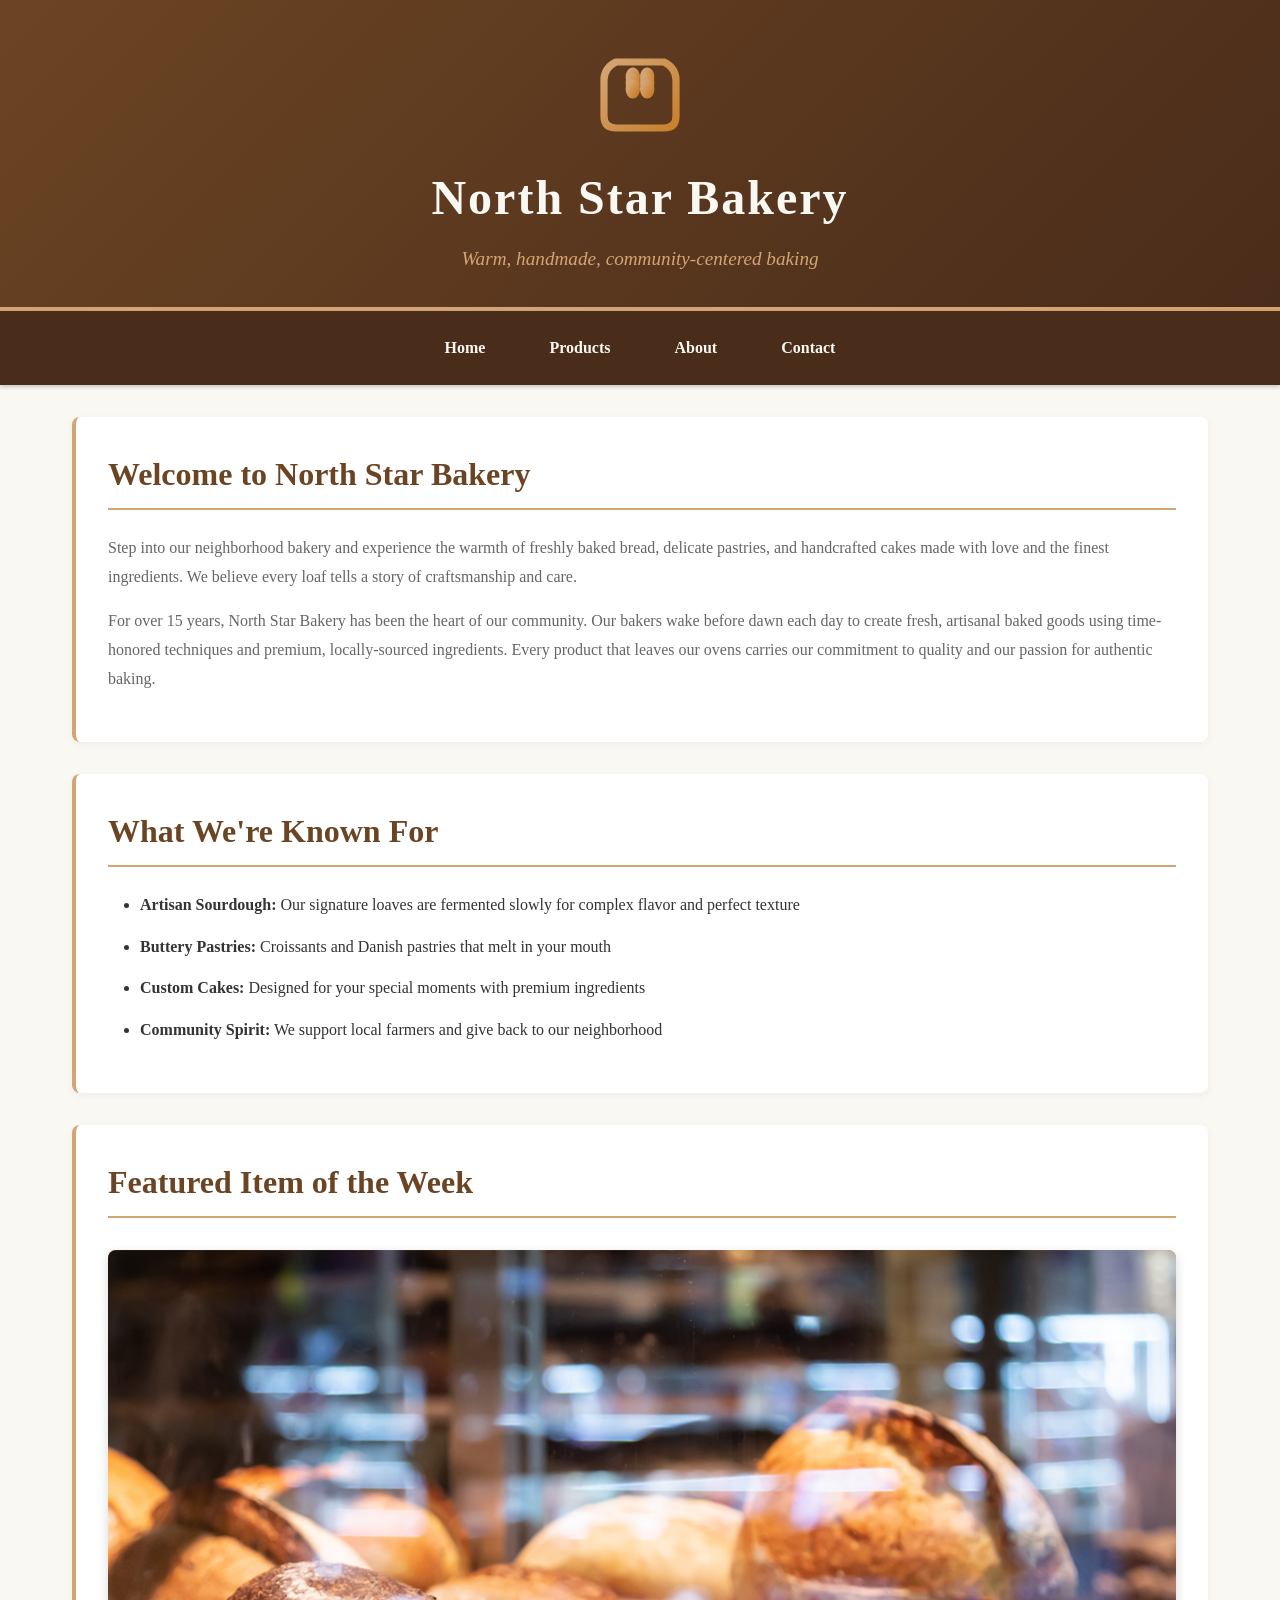
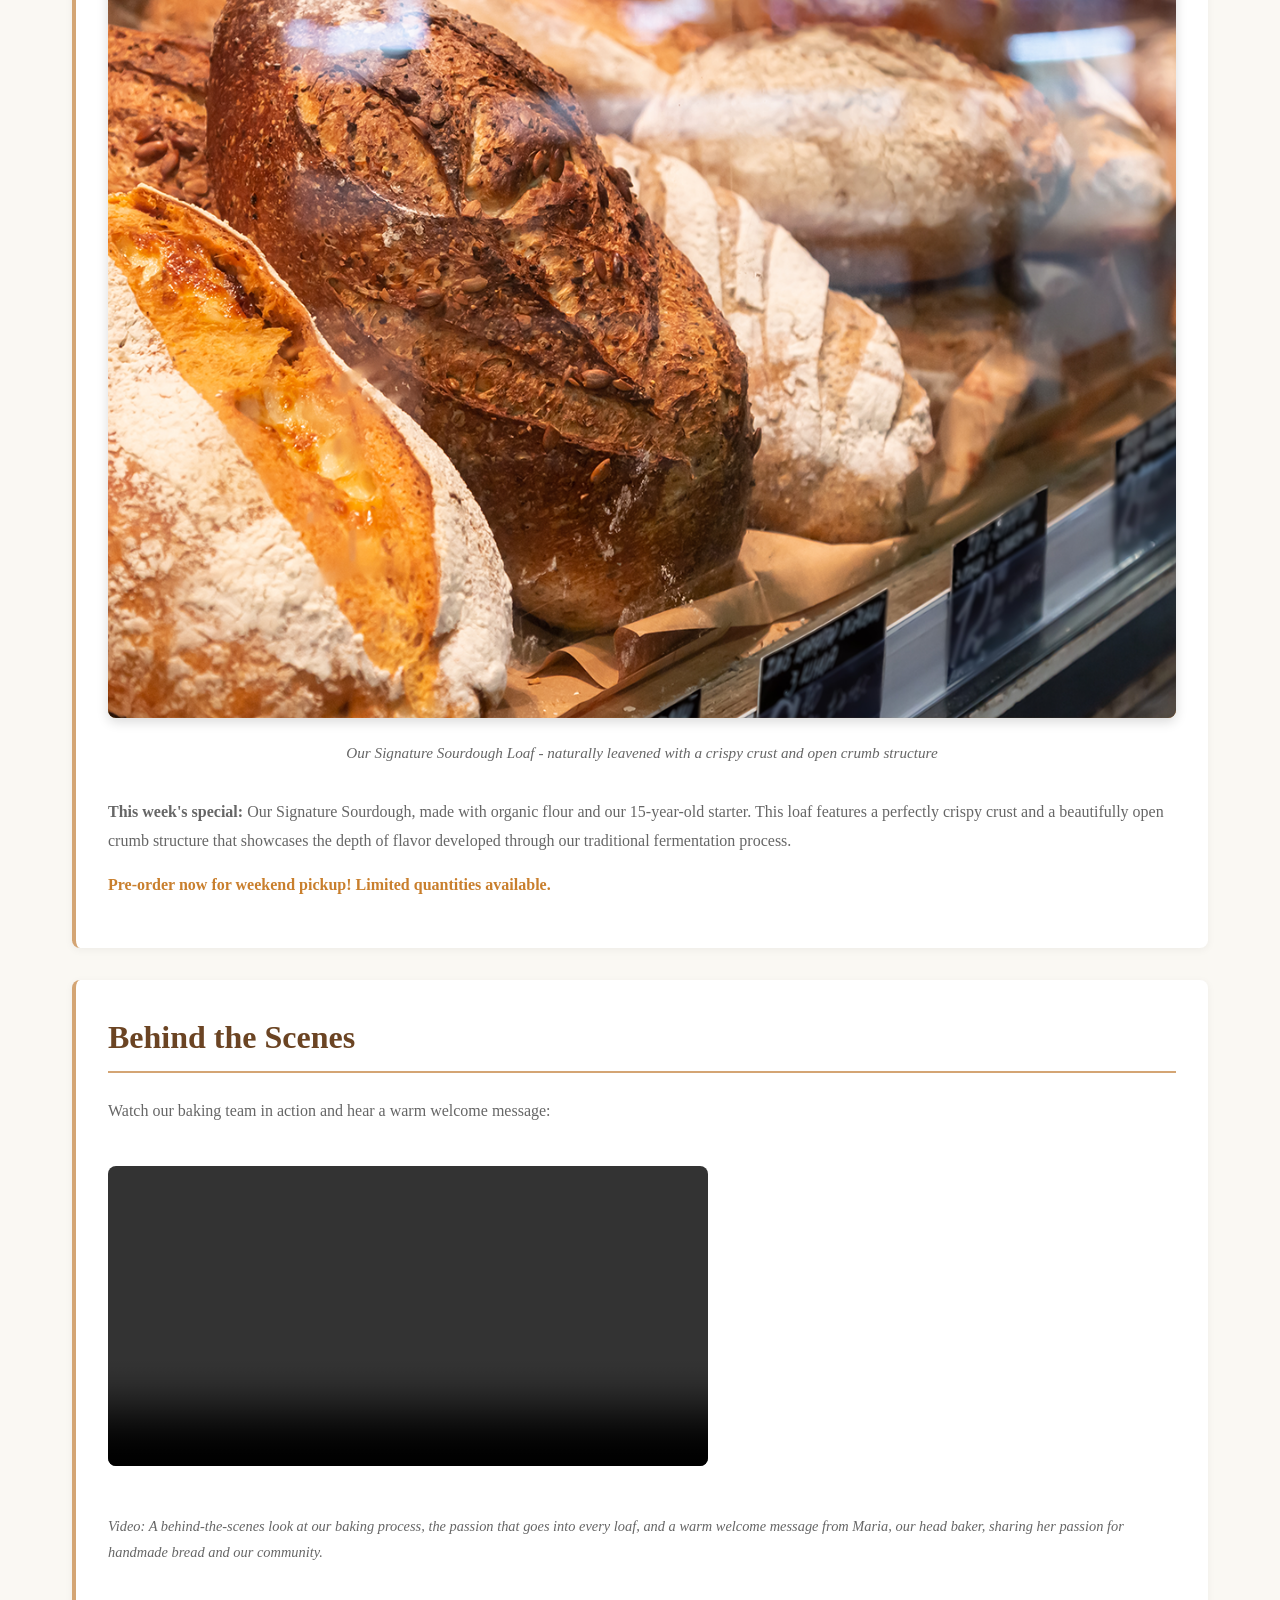
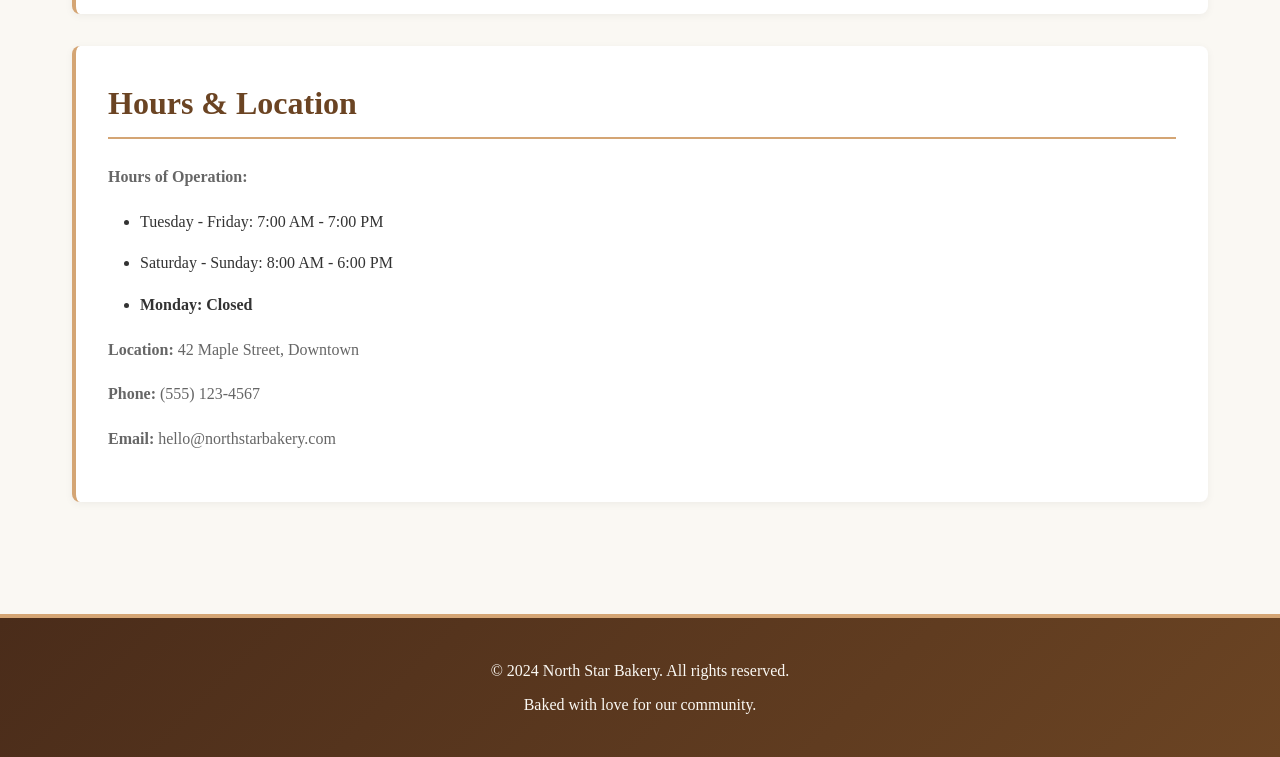
==== index.html @ a70e044b "Remove separate audio tag - embed audio in video file" ====
<!DOCTYPE html>
<html lang="en">
<head>
  <meta charset="UTF-8">
  <meta name="viewport" content="width=device-width, initial-scale=1.0">
  <title>North Star Bakery - Handmade Bread & Pastries</title>
  <link rel="stylesheet" href="styles.css">
</head>
<body>
  <header>
    <svg width="120" height="120" viewBox="0 0 200 200" xmlns="http://www.w3.org/2000/svg">
      <defs>
        <linearGradient id="basketGrad" x1="0%" y1="0%" x2="100%" y2="100%">
          <stop offset="0%" style="stop-color:#d4a574;stop-opacity:1" />
          <stop offset="100%" style="stop-color:#c97f2d;stop-opacity:1" />
        </linearGradient>
      </defs>
      <g fill="none" stroke="url(#basketGrad)" stroke-width="12" stroke-linecap="round" stroke-linejoin="round">
        <path d="M 40 80 Q 40 60 60 50 L 140 50 Q 160 60 160 80 L 160 140 Q 160 160 140 160 L 60 160 Q 40 160 40 140 Z"/>
        <g transform="translate(100, 90)">
          <line x1="0" y1="-20" x2="0" y2="20" stroke="url(#basketGrad)" stroke-width="8"/>
          <ellipse cx="-12" cy="-15" rx="6" ry="10" fill="url(#basketGrad)"/>
          <ellipse cx="12" cy="-15" rx="6" ry="10" fill="url(#basketGrad)"/>
          <ellipse cx="-12" cy="-5" rx="6" ry="10" fill="url(#basketGrad)"/>
          <ellipse cx="12" cy="-5" rx="6" ry="10" fill="url(#basketGrad)"/>
          <ellipse cx="-12" cy="5" rx="6" ry="10" fill="url(#basketGrad)"/>
          <ellipse cx="12" cy="5" rx="6" ry="10" fill="url(#basketGrad)"/>
        </g>
      </g>
    </svg>
    <h1>North Star Bakery</h1>
    <p>Warm, handmade, community-centered baking</p>
  </header>

  <nav>
    <ul>
      <li><a href="index.html">Home</a></li>
      <li><a href="products.html">Products</a></li>
      <li><a href="about.html">About</a></li>
      <li><a href="contact.html">Contact</a></li>
    </ul>
  </nav>

  <main>
    <section>
      <h2>Welcome to North Star Bakery</h2>
      <p>Step into our neighborhood bakery and experience the warmth of freshly baked bread, delicate pastries, and handcrafted cakes made with love and the finest ingredients. We believe every loaf tells a story of craftsmanship and care.</p>
      <p>For over 15 years, North Star Bakery has been the heart of our community. Our bakers wake before dawn each day to create fresh, artisanal baked goods using time-honored techniques and premium, locally-sourced ingredients. Every product that leaves our ovens carries our commitment to quality and our passion for authentic baking.</p>
    </section>

    <section>
      <h2>What We're Known For</h2>
      <ul>
        <li><strong>Artisan Sourdough:</strong> Our signature loaves are fermented slowly for complex flavor and perfect texture</li>
        <li><strong>Buttery Pastries:</strong> Croissants and Danish pastries that melt in your mouth</li>
        <li><strong>Custom Cakes:</strong> Designed for your special moments with premium ingredients</li>
        <li><strong>Community Spirit:</strong> We support local farmers and give back to our neighborhood</li>
      </ul>
    </section>

    <section>
      <h2>Featured Item of the Week</h2>
      <figure>
        <img src="images/bakery-bread_c.png" alt="North Star Signature Sourdough - a rustic brown loaf with flour dusting and scoring details" style="width: 100%; max-width: 100%; border-radius: 8px;">
        <figcaption>Our Signature Sourdough Loaf - naturally leavened with a crispy crust and open crumb structure</figcaption>
      </figure>
      <p><strong>This week's special:</strong> Our Signature Sourdough, made with organic flour and our 15-year-old starter. This loaf features a perfectly crispy crust and a beautifully open crumb structure that showcases the depth of flavor developed through our traditional fermentation process.</p>
      <p style="color: var(--accent-orange); font-weight: bold; margin-top: 1rem;">Pre-order now for weekend pickup! Limited quantities available.</p>
    </section>

    <section>
      <h2>Behind the Scenes</h2>
      <p>Watch our baking team in action and hear a warm welcome message:</p>
      <video controls style="width: 100%; max-width: 600px; margin: 1.5rem 0; border-radius: 8px;">
        <source src="media/bakery-behind-scenes_c.mp4" type="video/mp4">
        Your browser does not support the video element. Video not available.
      </video>
      <p style="margin-top: 1rem; font-size: 0.9rem; color: var(--text-light);"><em>Video: A behind-the-scenes look at our baking process, the passion that goes into every loaf, and a warm welcome message from Maria, our head baker, sharing her passion for handmade bread and our community.</em></p>
    </section>

    <section>
      <h2>Hours & Location</h2>
      <p><strong>Hours of Operation:</strong></p>
      <ul>
        <li>Tuesday - Friday: 7:00 AM - 7:00 PM</li>
        <li>Saturday - Sunday: 8:00 AM - 6:00 PM</li>
        <li><strong>Monday: Closed</strong></li>
      </ul>
      <p style="margin-top: 1rem;"><strong>Location:</strong> 42 Maple Street, Downtown</p>
      <p><strong>Phone:</strong> (555) 123-4567</p>
      <p><strong>Email:</strong> hello@northstarbakery.com</p>
    </section>
  </main>

  <footer>
    <p>&copy; 2024 North Star Bakery. All rights reserved.</p>
    <p>Baked with love for our community.</p>
  </footer>
</body>
</html>
---- styles.css ----
:root {
  --primary-brown: #6b4423;
  --dark-brown: #4a2c1a;
  --light-tan: #d4a574;
  --cream: #faf8f3;
  --text-dark: #333333;
  --text-light: #666666;
  --border-color: #e0d5c7;
  --accent-orange: #c97f2d;
}

* {
  margin: 0;
  padding: 0;
  box-sizing: border-box;
}

html {
  scroll-behavior: smooth;
}

body {
  font-family: 'Georgia', 'Garamond', serif;
  line-height: 1.6;
  color: var(--text-dark);
  background-color: var(--cream);
}

header {
  background: linear-gradient(135deg, var(--primary-brown) 0%, var(--dark-brown) 100%);
  color: var(--cream);
  padding: 2rem;
  text-align: center;
  border-bottom: 4px solid var(--light-tan);
  box-shadow: 0 4px 6px rgba(0, 0, 0, 0.1);
}

header img {
  max-width: 120px;
  height: auto;
  margin-bottom: 1rem;
}

header h1 {
  font-size: 3rem;
  font-weight: bold;
  margin-bottom: 0.5rem;
  letter-spacing: 2px;
}

header p {
  font-size: 1.2rem;
  font-style: italic;
  color: var(--light-tan);
}

nav {
  background-color: var(--dark-brown);
  padding: 1rem;
  position: sticky;
  top: 0;
  z-index: 100;
  box-shadow: 0 2px 4px rgba(0, 0, 0, 0.2);
}

nav ul {
  list-style: none;
  display: flex;
  justify-content: center;
  gap: 2rem;
  flex-wrap: wrap;
  max-width: 1200px;
  margin: 0 auto;
}

nav a {
  color: var(--cream);
  text-decoration: none;
  font-weight: bold;
  font-size: 1rem;
  padding: 0.5rem 1rem;
  border-radius: 4px;
  transition: all 0.3s ease;
  display: block;
}

nav a:hover {
  background-color: var(--light-tan);
  color: var(--dark-brown);
  transform: translateY(-2px);
}

nav a:active {
  transform: translateY(0);
}

main {
  max-width: 1200px;
  margin: 0 auto;
  padding: 2rem;
}

section {
  background-color: white;
  margin-bottom: 2rem;
  padding: 2rem;
  border-radius: 8px;
  border-left: 4px solid var(--light-tan);
  box-shadow: 0 2px 8px rgba(0, 0, 0, 0.05);
}

section h2 {
  color: var(--primary-brown);
  font-size: 2rem;
  margin-bottom: 1.5rem;
  border-bottom: 2px solid var(--light-tan);
  padding-bottom: 0.5rem;
}

section h3 {
  color: var(--accent-orange);
  font-size: 1.3rem;
  margin-top: 1.5rem;
  margin-bottom: 0.5rem;
}

section p {
  color: var(--text-light);
  margin-bottom: 1rem;
  line-height: 1.8;
}

section ul, section ol {
  margin-left: 2rem;
  margin-bottom: 1rem;
}

section li {
  margin-bottom: 0.8rem;
  line-height: 1.8;
  color: var(--text-dark);
}

article {
  margin-bottom: 2rem;
  padding-bottom: 2rem;
  border-bottom: 1px solid var(--border-color);
}

article:last-child {
  border-bottom: none;
}

figure {
  margin: 2rem 0;
  text-align: center;
}

figure img {
  max-width: 100%;
  height: auto;
  border-radius: 8px;
  box-shadow: 0 4px 12px rgba(0, 0, 0, 0.15);
  margin-bottom: 1rem;
  background: linear-gradient(135deg, #d4a574, #c97f2d);
  min-height: 300px;
  object-fit: cover;
}

figcaption {
  color: var(--text-light);
  font-style: italic;
  font-size: 0.95rem;
  padding: 0 1rem;
}

picture img {
  max-width: 100%;
  height: auto;
  border-radius: 8px;
  box-shadow: 0 4px 12px rgba(0, 0, 0, 0.15);
  background: linear-gradient(135deg, #8b7355, #6b5344);
  min-height: 400px;
  width: 100%;
  object-fit: cover;
}

audio {
  width: 100%;
  max-width: 500px;
  margin: 1.5rem 0;
  border-radius: 4px;
  display: block;
}

form {
  background-color: #f9f6f0;
  padding: 2rem;
  border-radius: 8px;
  border: 2px solid var(--border-color);
}

fieldset {
  border: none;
  padding: 0;
}

legend {
  color: var(--primary-brown);
  font-size: 1.5rem;
  font-weight: bold;
  margin-bottom: 1.5rem;
  padding: 0;
}

form div {
  margin-bottom: 1.5rem;
  display: flex;
  flex-direction: column;
}

label {
  color: var(--primary-brown);
  font-weight: bold;
  margin-bottom: 0.5rem;
  font-size: 0.95rem;
}

input[type="text"],
input[type="email"],
input[type="tel"],
input[type="date"],
select,
textarea {
  padding: 0.75rem;
  border: 2px solid var(--border-color);
  border-radius: 4px;
  font-family: 'Segoe UI', Tahoma, Geneva, Verdana, sans-serif;
  font-size: 1rem;
  transition: border-color 0.3s ease, box-shadow 0.3s ease;
  background-color: white;
}

input[type="text"]:focus,
input[type="email"]:focus,
input[type="tel"]:focus,
input[type="date"]:focus,
select:focus,
textarea:focus {
  outline: none;
  border-color: var(--accent-orange);
  box-shadow: 0 0 0 3px rgba(201, 127, 45, 0.1);
}

textarea {
  resize: vertical;
  min-height: 100px;
  font-family: 'Georgia', serif;
}

input[type="checkbox"] {
  width: 18px;
  height: 18px;
  margin-right: 0.75rem;
  cursor: pointer;
  accent-color: var(--accent-orange);
}

form div:has(input[type="checkbox"]) {
  flex-direction: row;
  align-items: flex-start;
  gap: 0.5rem;
}

form div:has(input[type="checkbox"]) label {
  margin-bottom: 0;
  font-weight: normal;
  margin-top: 2px;
}

button {
  background-color: var(--primary-brown);
  color: var(--cream);
  padding: 0.75rem 2rem;
  border: none;
  border-radius: 4px;
  font-size: 1rem;
  font-weight: bold;
  cursor: pointer;
  transition: all 0.3s ease;
  margin-right: 1rem;
  margin-top: 1rem;
}

button:hover {
  background-color: var(--accent-orange);
  transform: translateY(-2px);
  box-shadow: 0 4px 8px rgba(0, 0, 0, 0.2);
}

button:active {
  transform: translateY(0);
}

button[type="reset"] {
  background-color: var(--text-light);
}

button[type="reset"]:hover {
  background-color: var(--text-dark);
}

footer {
  background: linear-gradient(135deg, var(--dark-brown) 0%, var(--primary-brown) 100%);
  color: var(--cream);
  text-align: center;
  padding: 2rem;
  margin-top: 3rem;
  border-top: 4px solid var(--light-tan);
}

footer p {
  margin: 0.5rem 0;
  color: var(--cream);
}

/* Product Grid */
.product-grid {
  display: grid;
  grid-template-columns: repeat(auto-fit, minmax(250px, 1fr));
  gap: 2rem;
  margin-top: 2rem;
}

.product-card {
  background: #f9f6f0;
  padding: 1.5rem;
  border-radius: 8px;
  border: 2px solid var(--border-color);
  transition: transform 0.3s ease, box-shadow 0.3s ease;
}

.product-card:hover {
  transform: translateY(-4px);
  box-shadow: 0 6px 16px rgba(0, 0, 0, 0.1);
}

/* Responsive Design */
@media (max-width: 768px) {
  header h1 {
    font-size: 2rem;
  }

  header p {
    font-size: 1rem;
  }

  nav ul {
    gap: 0.5rem;
  }

  nav a {
    font-size: 0.9rem;
    padding: 0.4rem 0.8rem;
  }

  main {
    padding: 1rem;
  }

  section {
    padding: 1.5rem;
  }

  section h2 {
    font-size: 1.5rem;
  }

  section h3 {
    font-size: 1.1rem;
  }
}

@media (max-width: 480px) {
  header {
    padding: 1rem;
  }

  header h1 {
    font-size: 1.5rem;
    letter-spacing: 1px;
  }

  header p {
    font-size: 0.9rem;
  }

  nav ul {
    flex-direction: column;
    gap: 0.25rem;
  }

  nav a {
    display: block;
    text-align: center;
    padding: 0.5rem;
  }

  main {
    padding: 0.75rem;
  }

  section {
    padding: 1rem;
    margin-bottom: 1rem;
  }

  section h2 {
    font-size: 1.3rem;
  }

  form {
    padding: 1.5rem 1rem;
  }

  button {
    width: 100%;
    margin-right: 0;
    margin-bottom: 0.5rem;
  }

  figure img {
    min-height: 200px;
  }
}
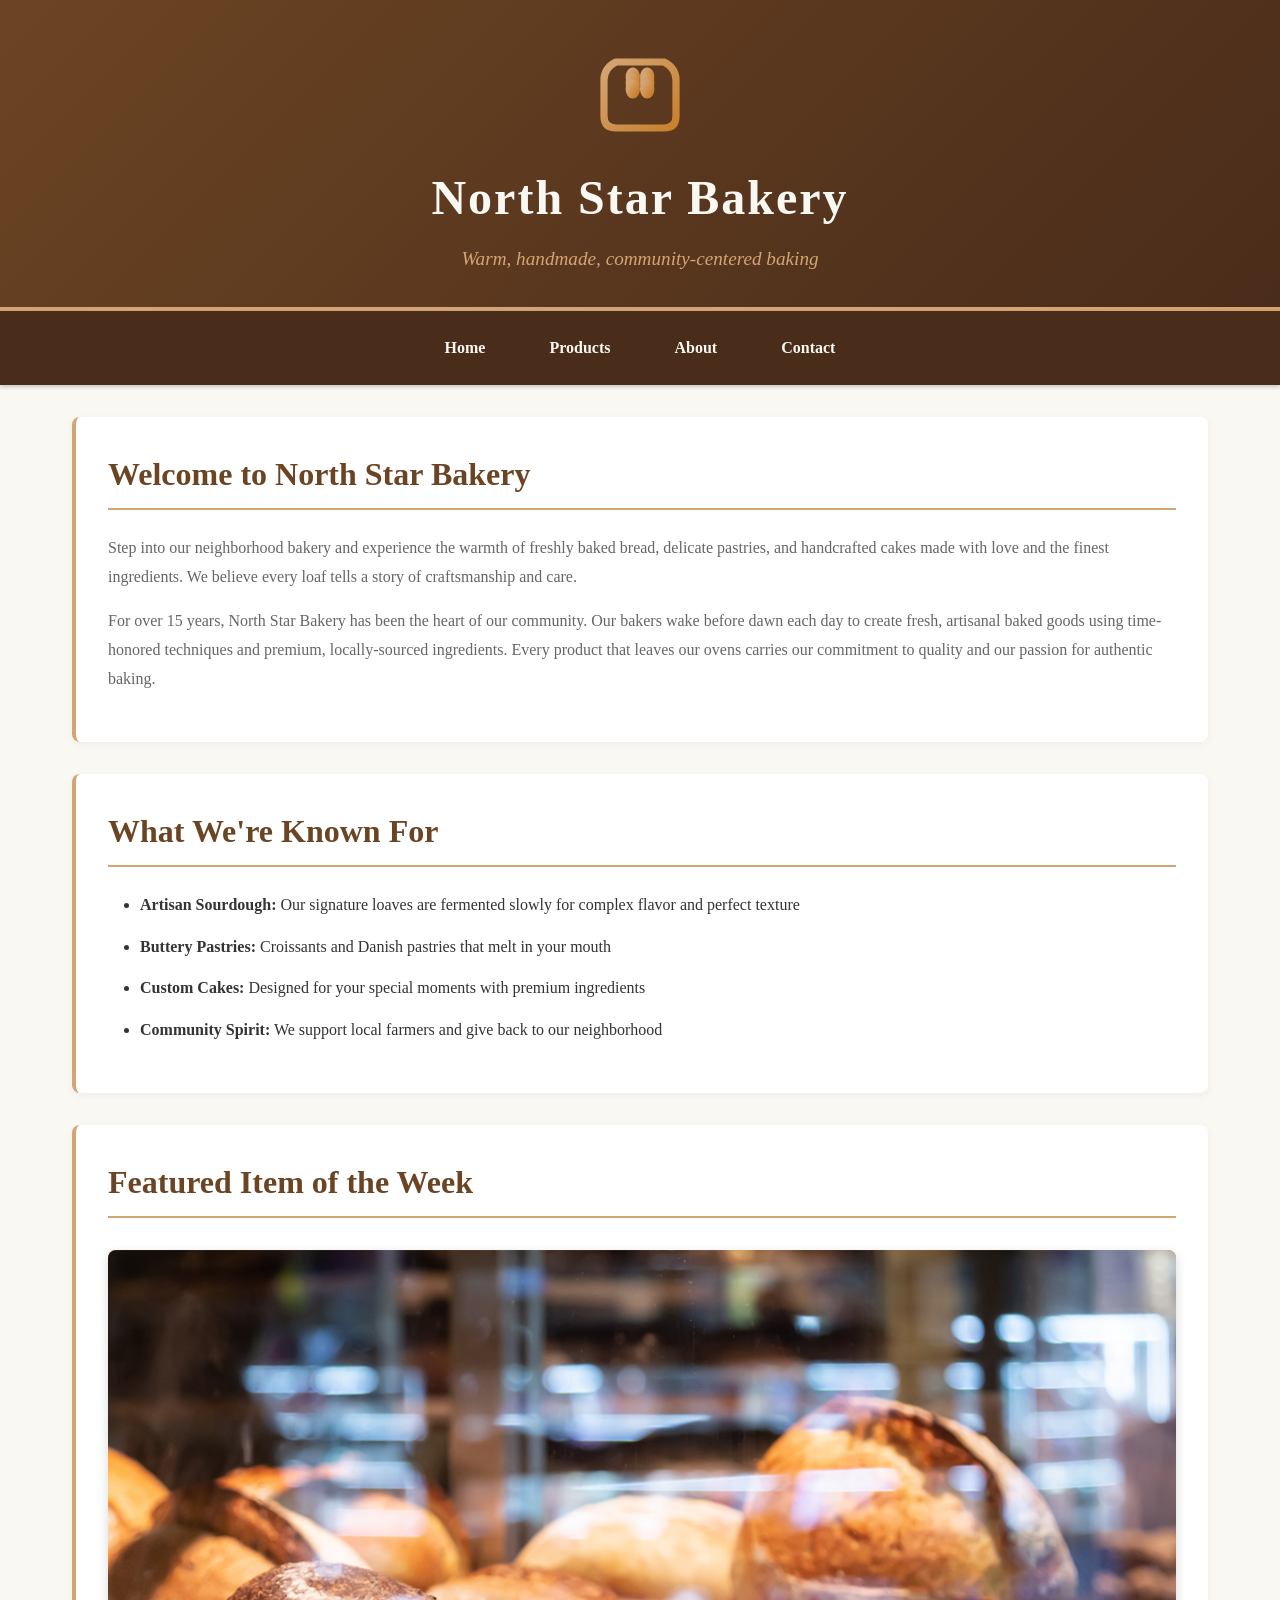
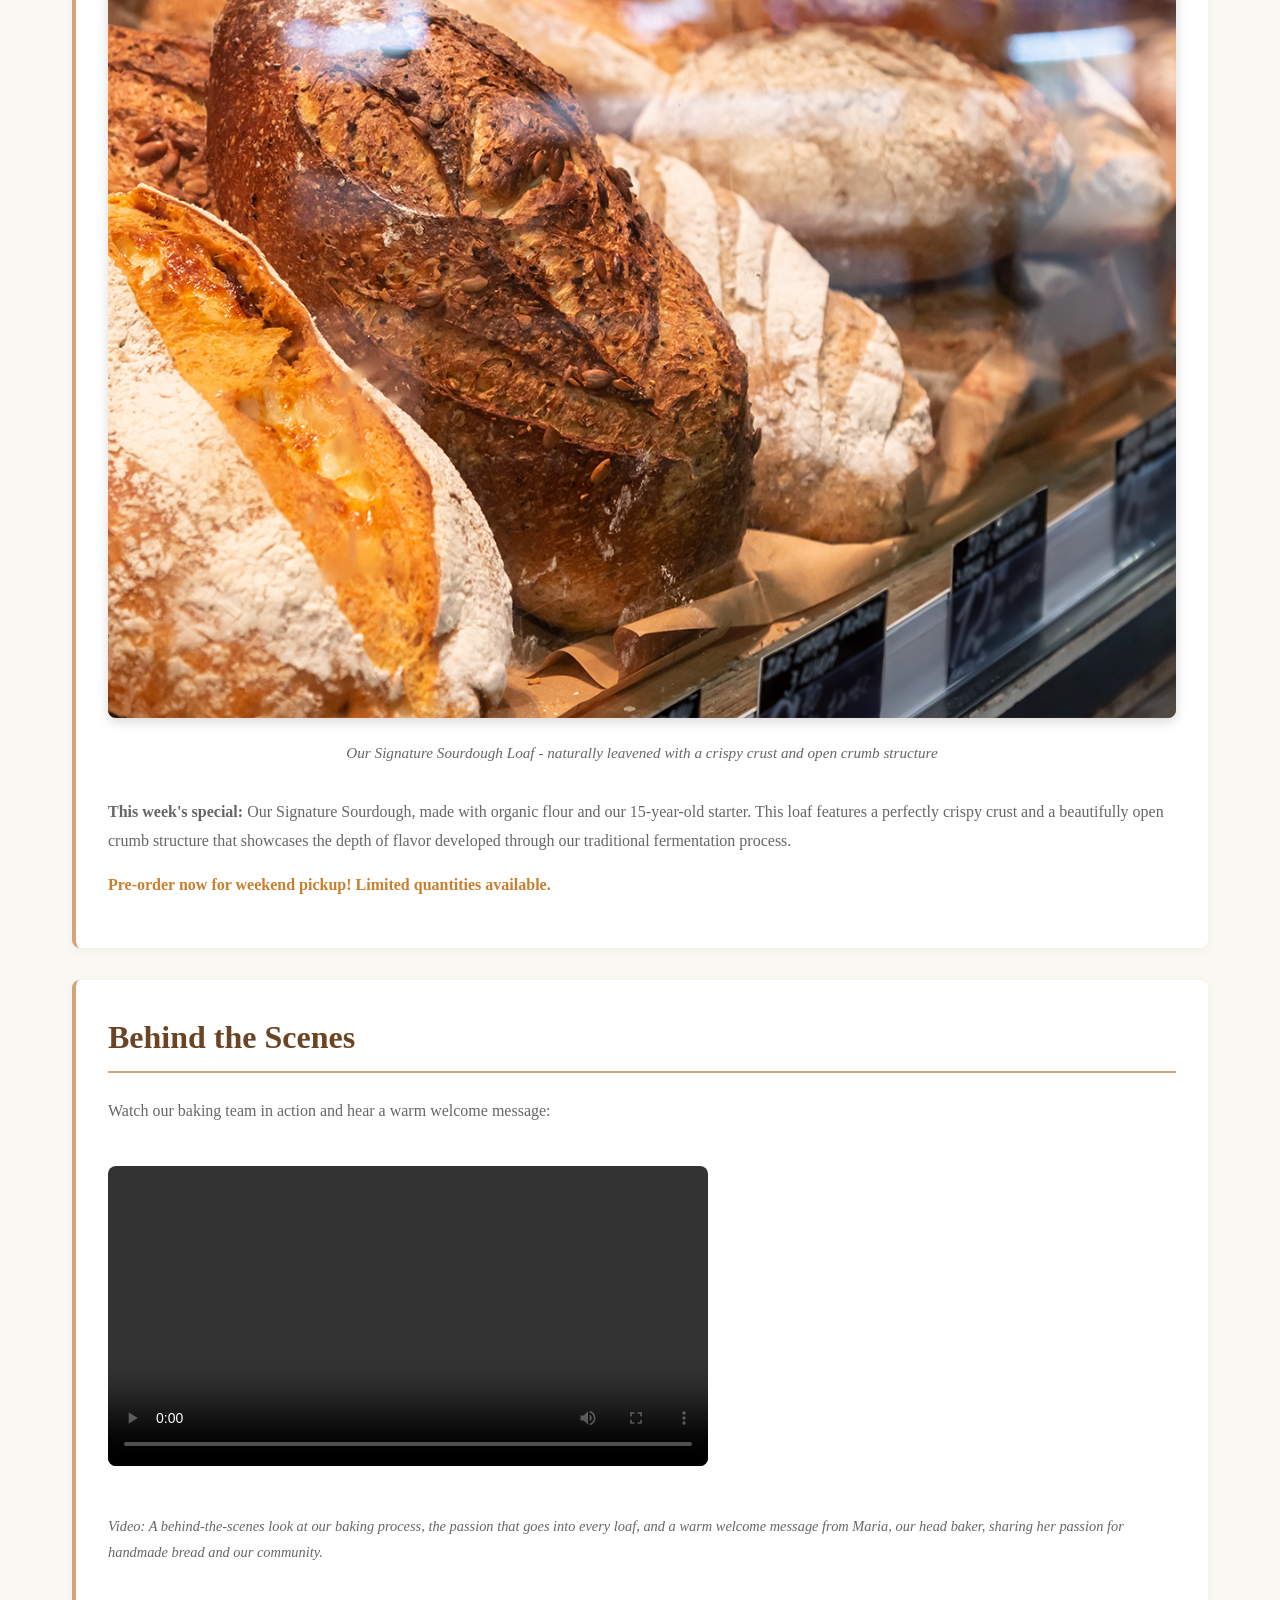
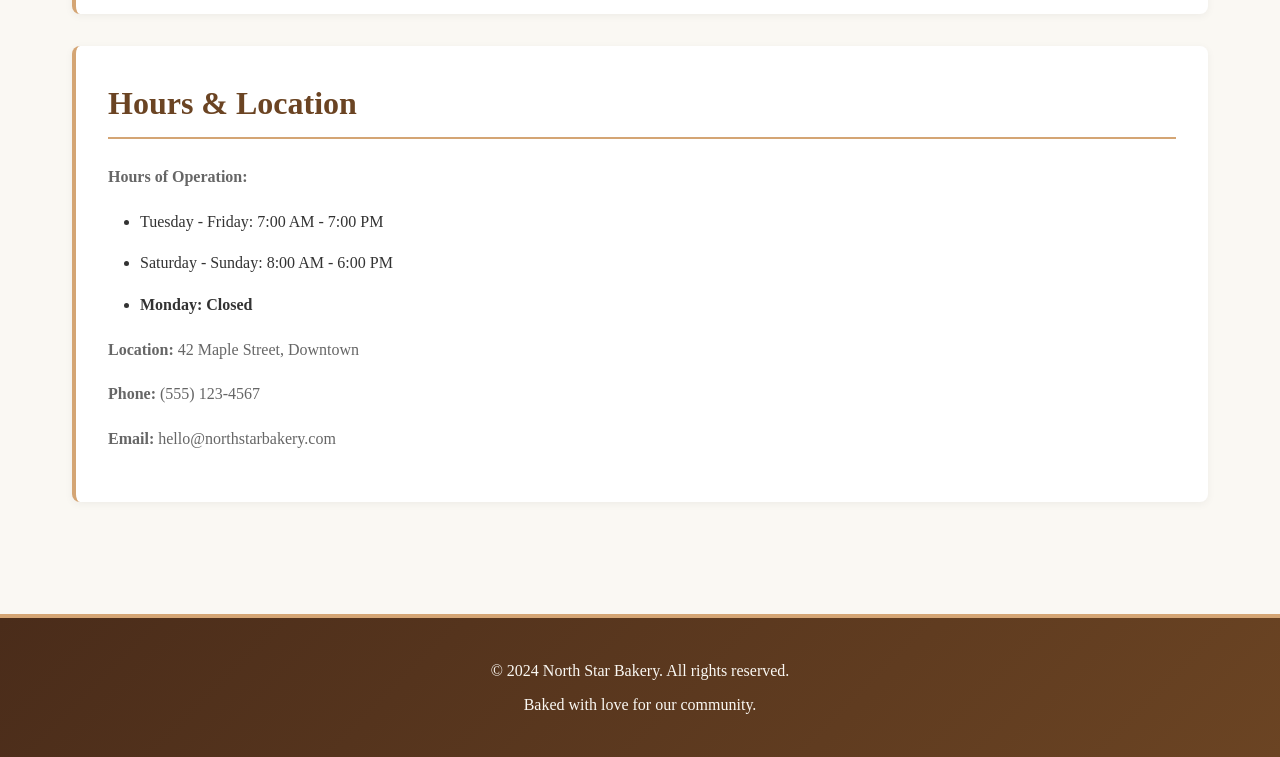
==== commit 7bad241f: "Update video source to renamed file with embedded audio" ====
--- a/index.html
+++ b/index.html
@@ -72,7 +72,7 @@
       <h2>Behind the Scenes</h2>
       <p>Watch our baking team in action and hear a warm welcome message:</p>
       <video controls style="width: 100%; max-width: 600px; margin: 1.5rem 0; border-radius: 8px;">
-        <source src="media/bakery-behind-scenes_c.mp4" type="video/mp4">
+        <source src="media/bakery-behind-scenes-audio_c.mp4" type="video/mp4">
         Your browser does not support the video element. Video not available.
       </video>
       <p style="margin-top: 1rem; font-size: 0.9rem; color: var(--text-light);"><em>Video: A behind-the-scenes look at our baking process, the passion that goes into every loaf, and a warm welcome message from Maria, our head baker, sharing her passion for handmade bread and our community.</em></p>
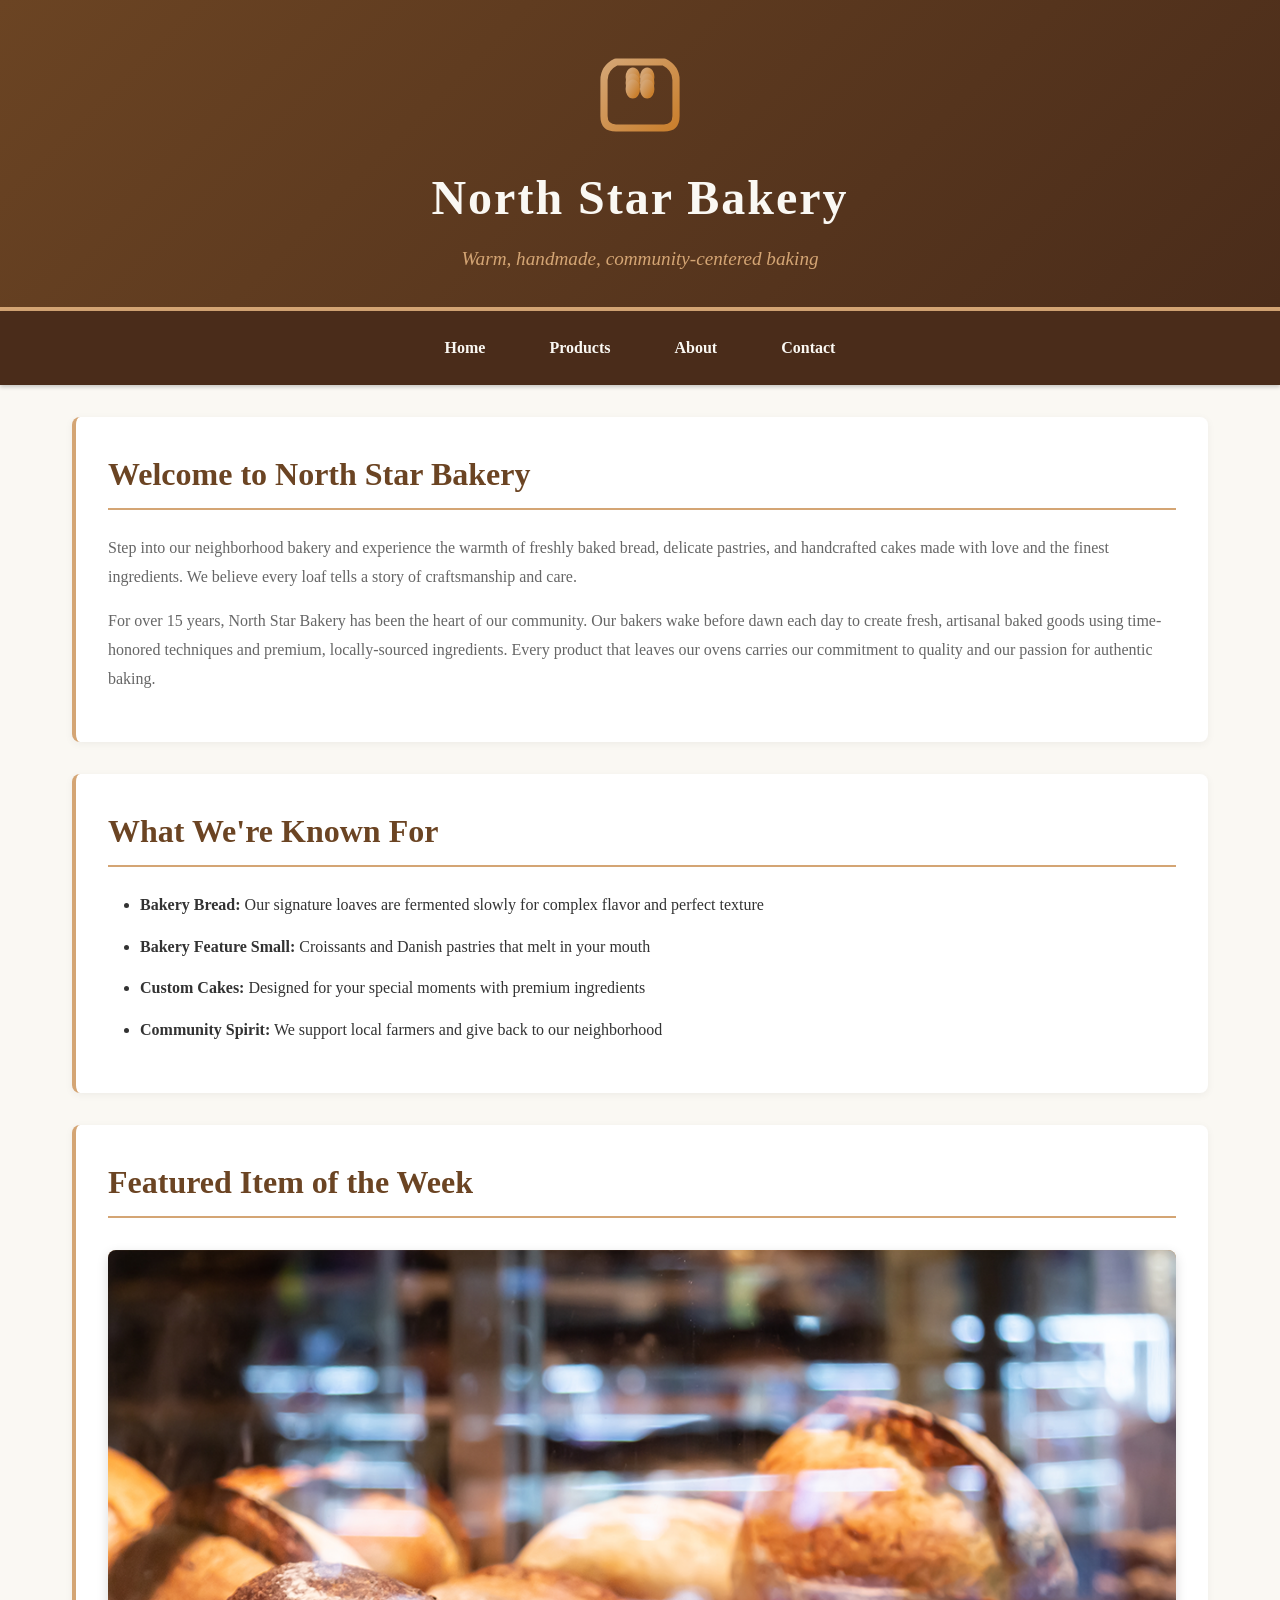
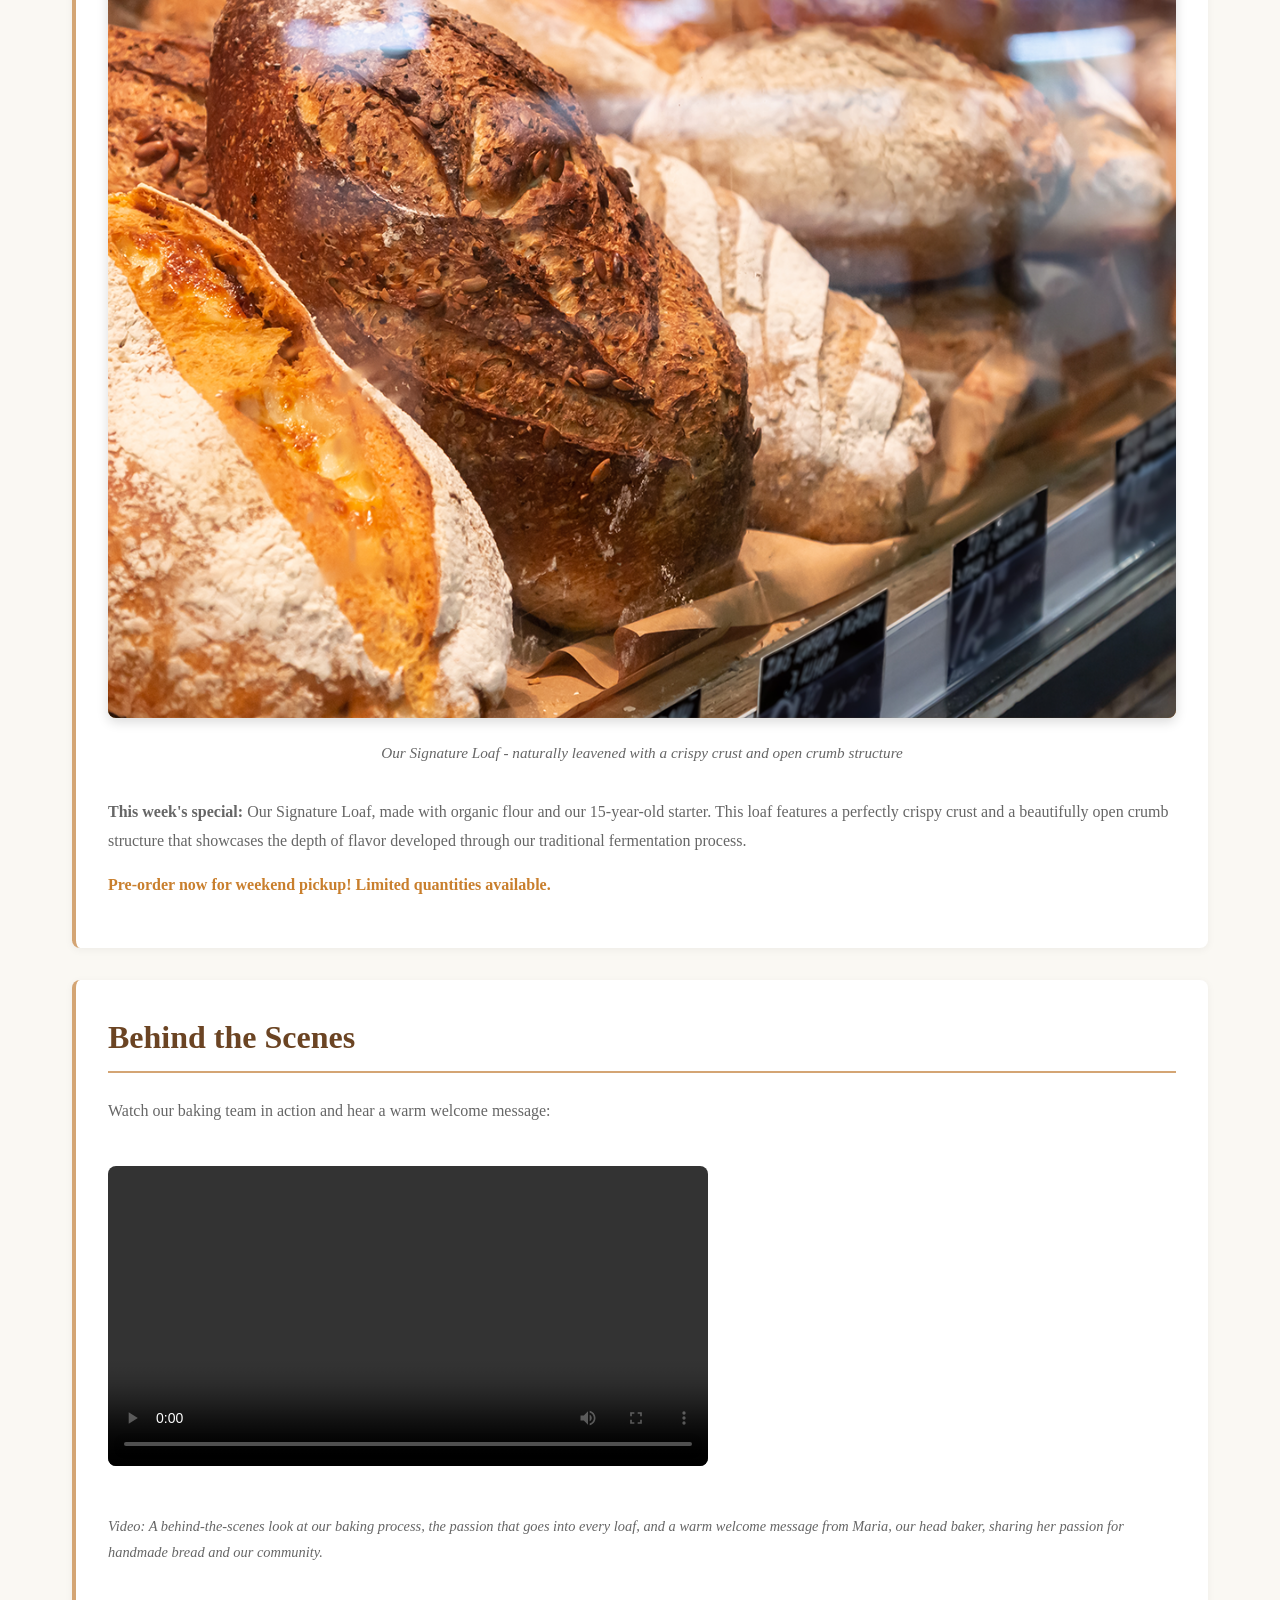
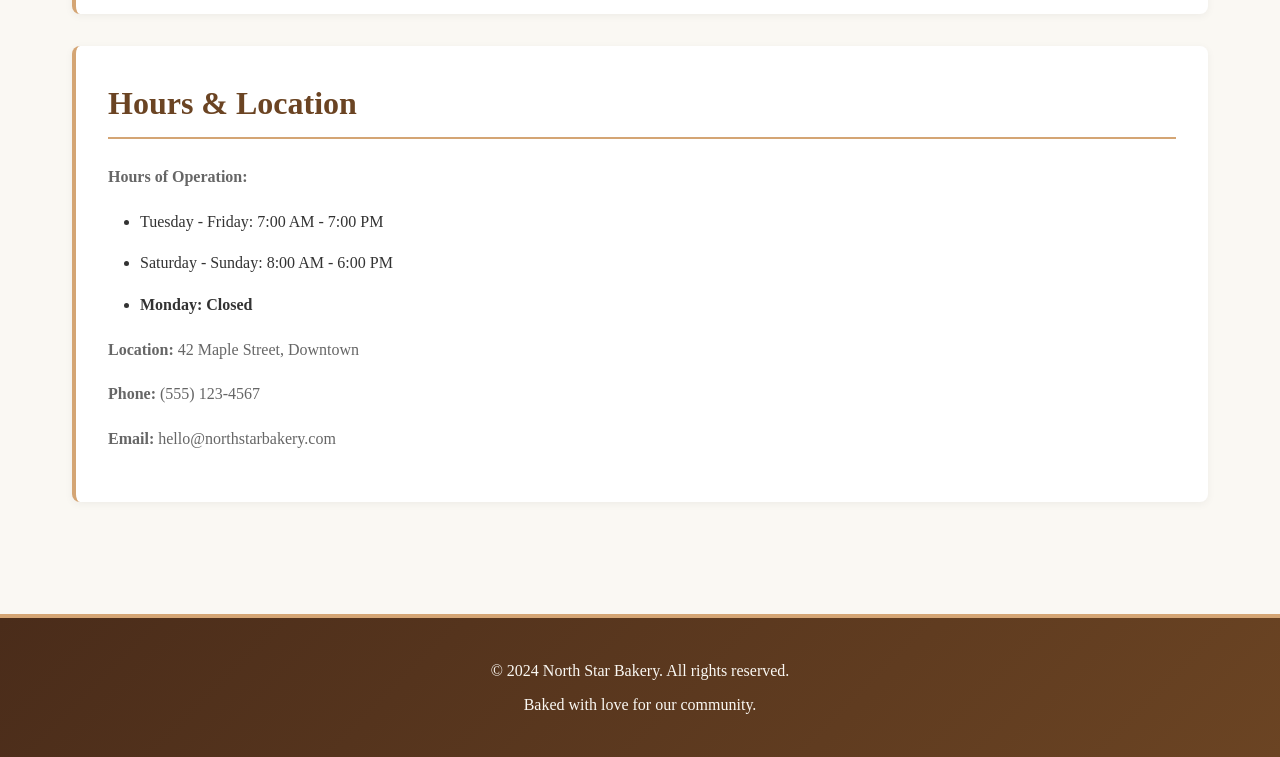
==== commit 93fd1925: "Update product naming and featured loaf wording to match bakery terminology" ====
--- a/index.html
+++ b/index.html
@@ -51,8 +51,8 @@
     <section>
       <h2>What We're Known For</h2>
       <ul>
-        <li><strong>Artisan Sourdough:</strong> Our signature loaves are fermented slowly for complex flavor and perfect texture</li>
-        <li><strong>Buttery Pastries:</strong> Croissants and Danish pastries that melt in your mouth</li>
+        <li><strong>Bakery Bread:</strong> Our signature loaves are fermented slowly for complex flavor and perfect texture</li>
+        <li><strong>Bakery Feature Small:</strong> Croissants and Danish pastries that melt in your mouth</li>
         <li><strong>Custom Cakes:</strong> Designed for your special moments with premium ingredients</li>
         <li><strong>Community Spirit:</strong> We support local farmers and give back to our neighborhood</li>
       </ul>
@@ -61,10 +61,10 @@
     <section>
       <h2>Featured Item of the Week</h2>
       <figure>
-        <img src="images/bakery-bread_c.png" alt="North Star Signature Sourdough - a rustic brown loaf with flour dusting and scoring details" style="width: 100%; max-width: 100%; border-radius: 8px;">
-        <figcaption>Our Signature Sourdough Loaf - naturally leavened with a crispy crust and open crumb structure</figcaption>
+        <img src="images/bakery-bread_c.png" alt="North Star Signature Loaf - a rustic brown loaf with flour dusting and scoring details" style="width: 100%; max-width: 100%; border-radius: 8px;">
+        <figcaption>Our Signature Loaf - naturally leavened with a crispy crust and open crumb structure</figcaption>
       </figure>
-      <p><strong>This week's special:</strong> Our Signature Sourdough, made with organic flour and our 15-year-old starter. This loaf features a perfectly crispy crust and a beautifully open crumb structure that showcases the depth of flavor developed through our traditional fermentation process.</p>
+      <p><strong>This week's special:</strong> Our Signature Loaf, made with organic flour and our 15-year-old starter. This loaf features a perfectly crispy crust and a beautifully open crumb structure that showcases the depth of flavor developed through our traditional fermentation process.</p>
       <p style="color: var(--accent-orange); font-weight: bold; margin-top: 1rem;">Pre-order now for weekend pickup! Limited quantities available.</p>
     </section>
 
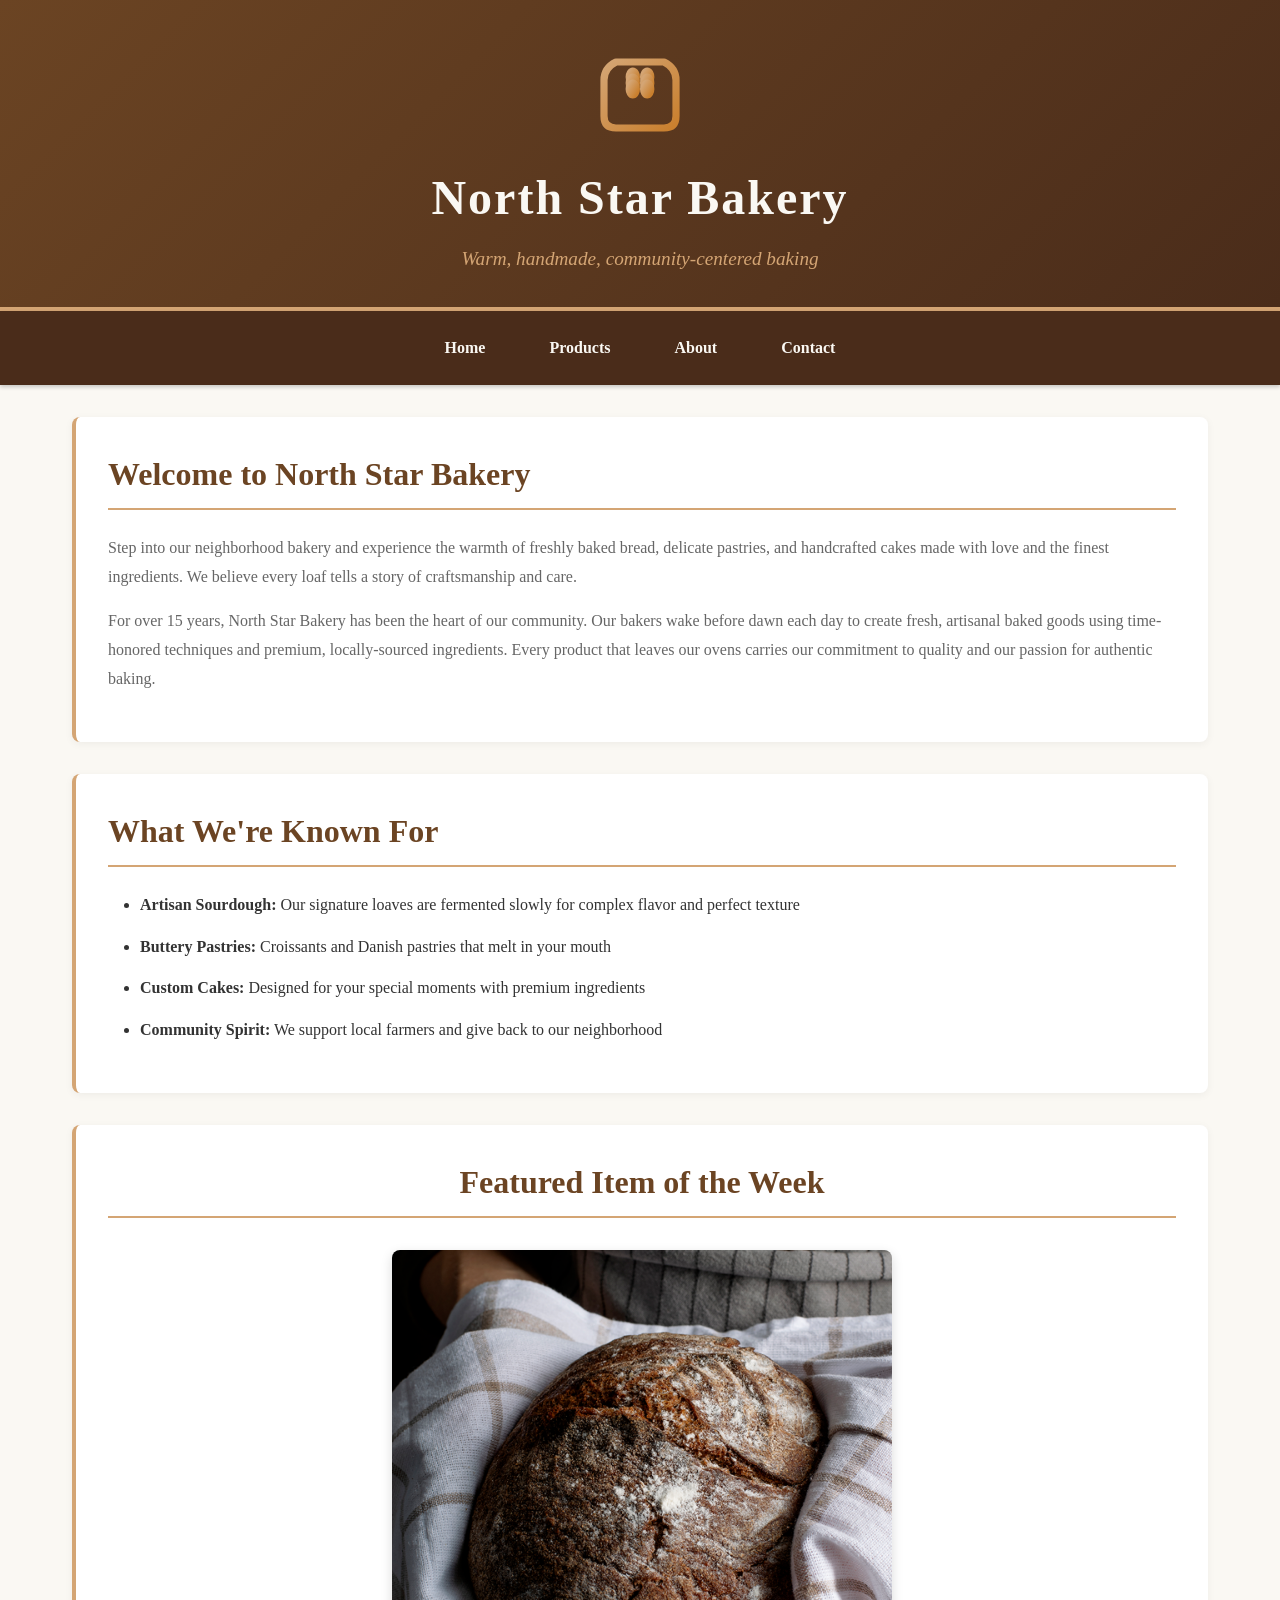
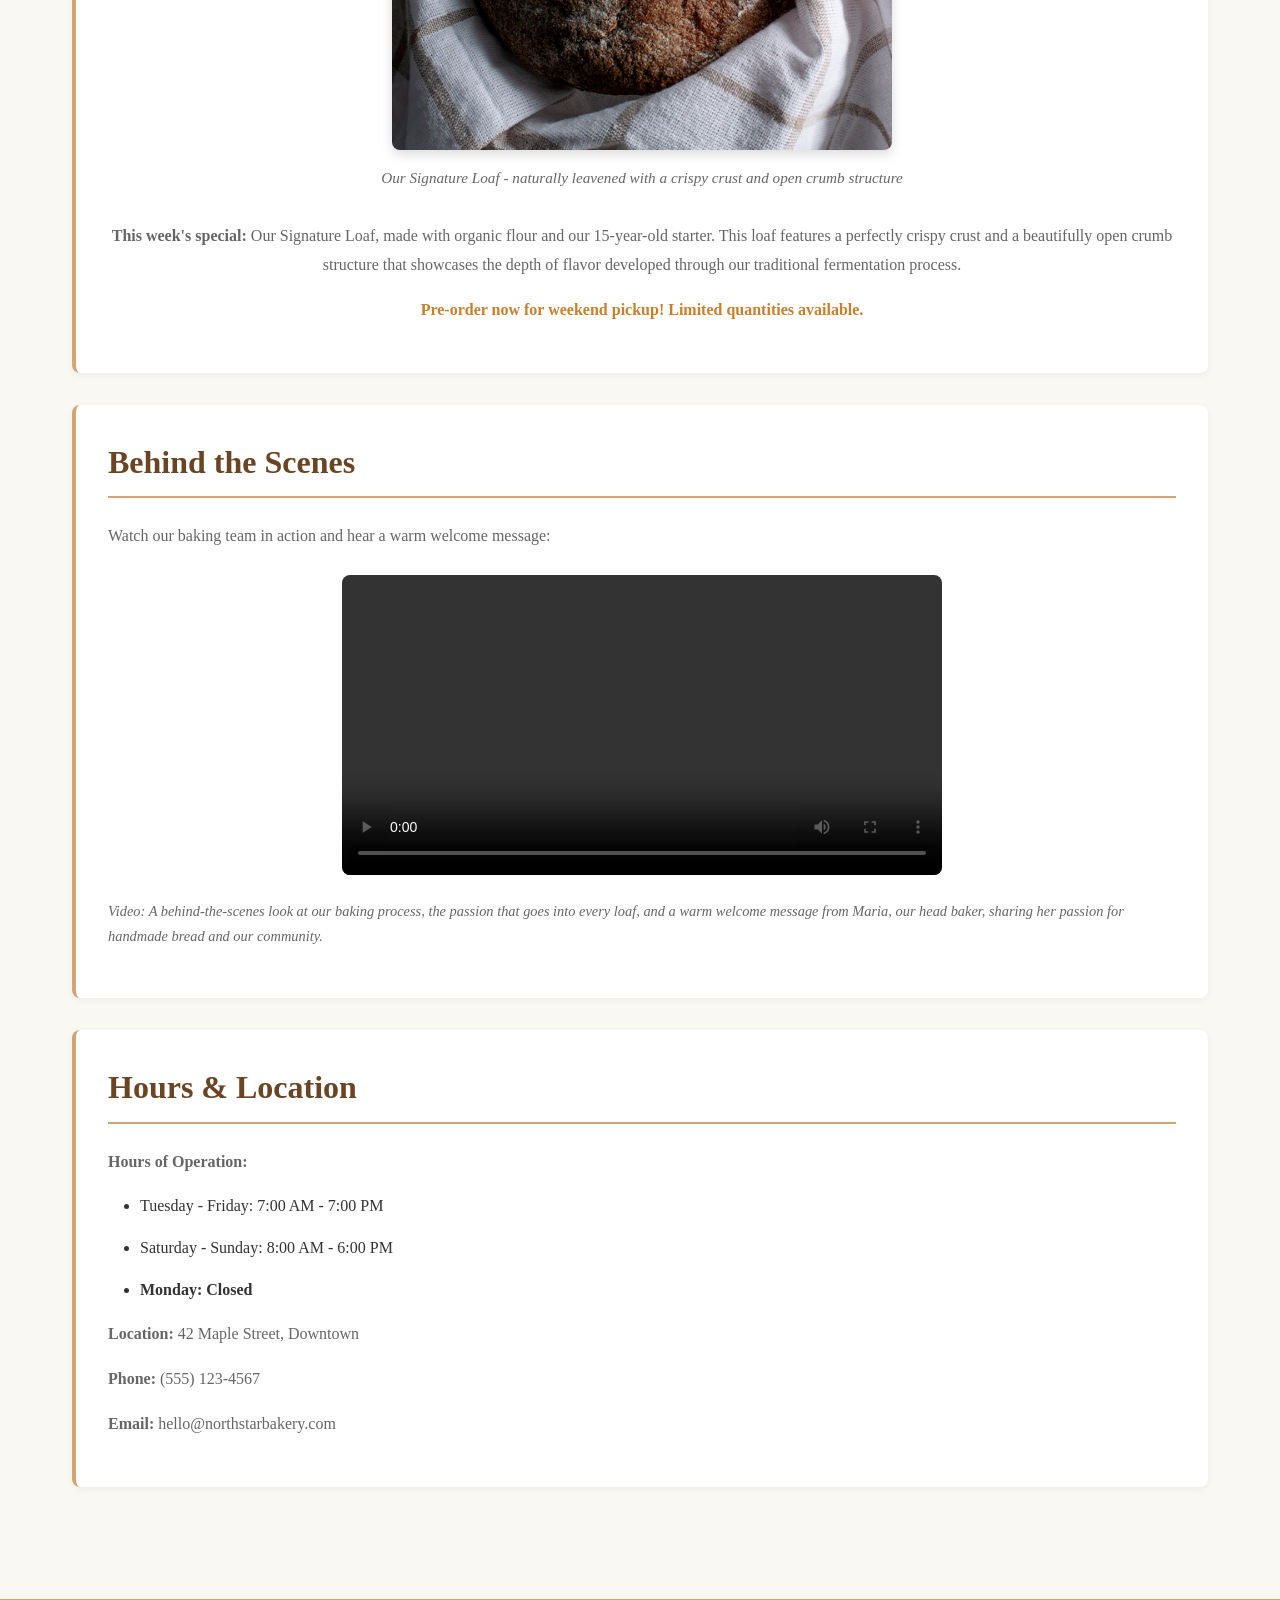
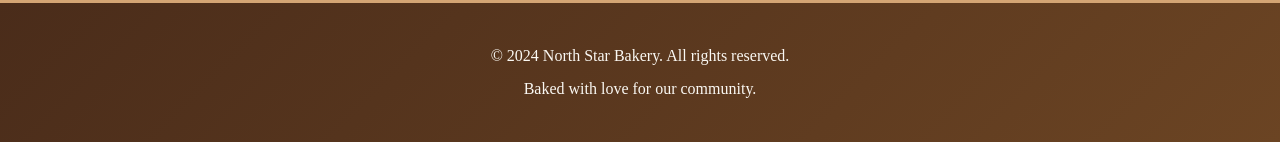
==== commit 2c486888: "Update featured item to signature loaf and center section images" ====
--- a/index.html
+++ b/index.html
@@ -51,17 +51,17 @@
     <section>
       <h2>What We're Known For</h2>
       <ul>
-        <li><strong>Bakery Bread:</strong> Our signature loaves are fermented slowly for complex flavor and perfect texture</li>
-        <li><strong>Bakery Feature Small:</strong> Croissants and Danish pastries that melt in your mouth</li>
+        <li><strong>Artisan Sourdough:</strong> Our signature loaves are fermented slowly for complex flavor and perfect texture</li>
+        <li><strong>Buttery Pastries:</strong> Croissants and Danish pastries that melt in your mouth</li>
         <li><strong>Custom Cakes:</strong> Designed for your special moments with premium ingredients</li>
         <li><strong>Community Spirit:</strong> We support local farmers and give back to our neighborhood</li>
       </ul>
     </section>
 
-    <section>
+    <section style="text-align: center;">
       <h2>Featured Item of the Week</h2>
-      <figure>
-        <img src="images/bakery-bread_c.png" alt="North Star Signature Loaf - a rustic brown loaf with flour dusting and scoring details" style="width: 100%; max-width: 100%; border-radius: 8px;">
+      <figure style="display: flex; flex-direction: column; align-items: center;">
+        <img src="images/bakery-signature-loaf_c.png" alt="North Star Signature Loaf - a rustic brown loaf with flour dusting and scoring details" style="width: 100%; max-width: 500px; border-radius: 8px; margin-bottom: 1rem;">
         <figcaption>Our Signature Loaf - naturally leavened with a crispy crust and open crumb structure</figcaption>
       </figure>
       <p><strong>This week's special:</strong> Our Signature Loaf, made with organic flour and our 15-year-old starter. This loaf features a perfectly crispy crust and a beautifully open crumb structure that showcases the depth of flavor developed through our traditional fermentation process.</p>
@@ -71,7 +71,7 @@
     <section>
       <h2>Behind the Scenes</h2>
       <p>Watch our baking team in action and hear a warm welcome message:</p>
-      <video controls style="width: 100%; max-width: 600px; margin: 1.5rem 0; border-radius: 8px;">
+      <video controls style="width: 100%; max-width: 600px; margin: 1.5rem auto; border-radius: 8px; display: block;">
         <source src="media/bakery-behind-scenes-audio_c.mp4" type="video/mp4">
         Your browser does not support the video element. Video not available.
       </video>
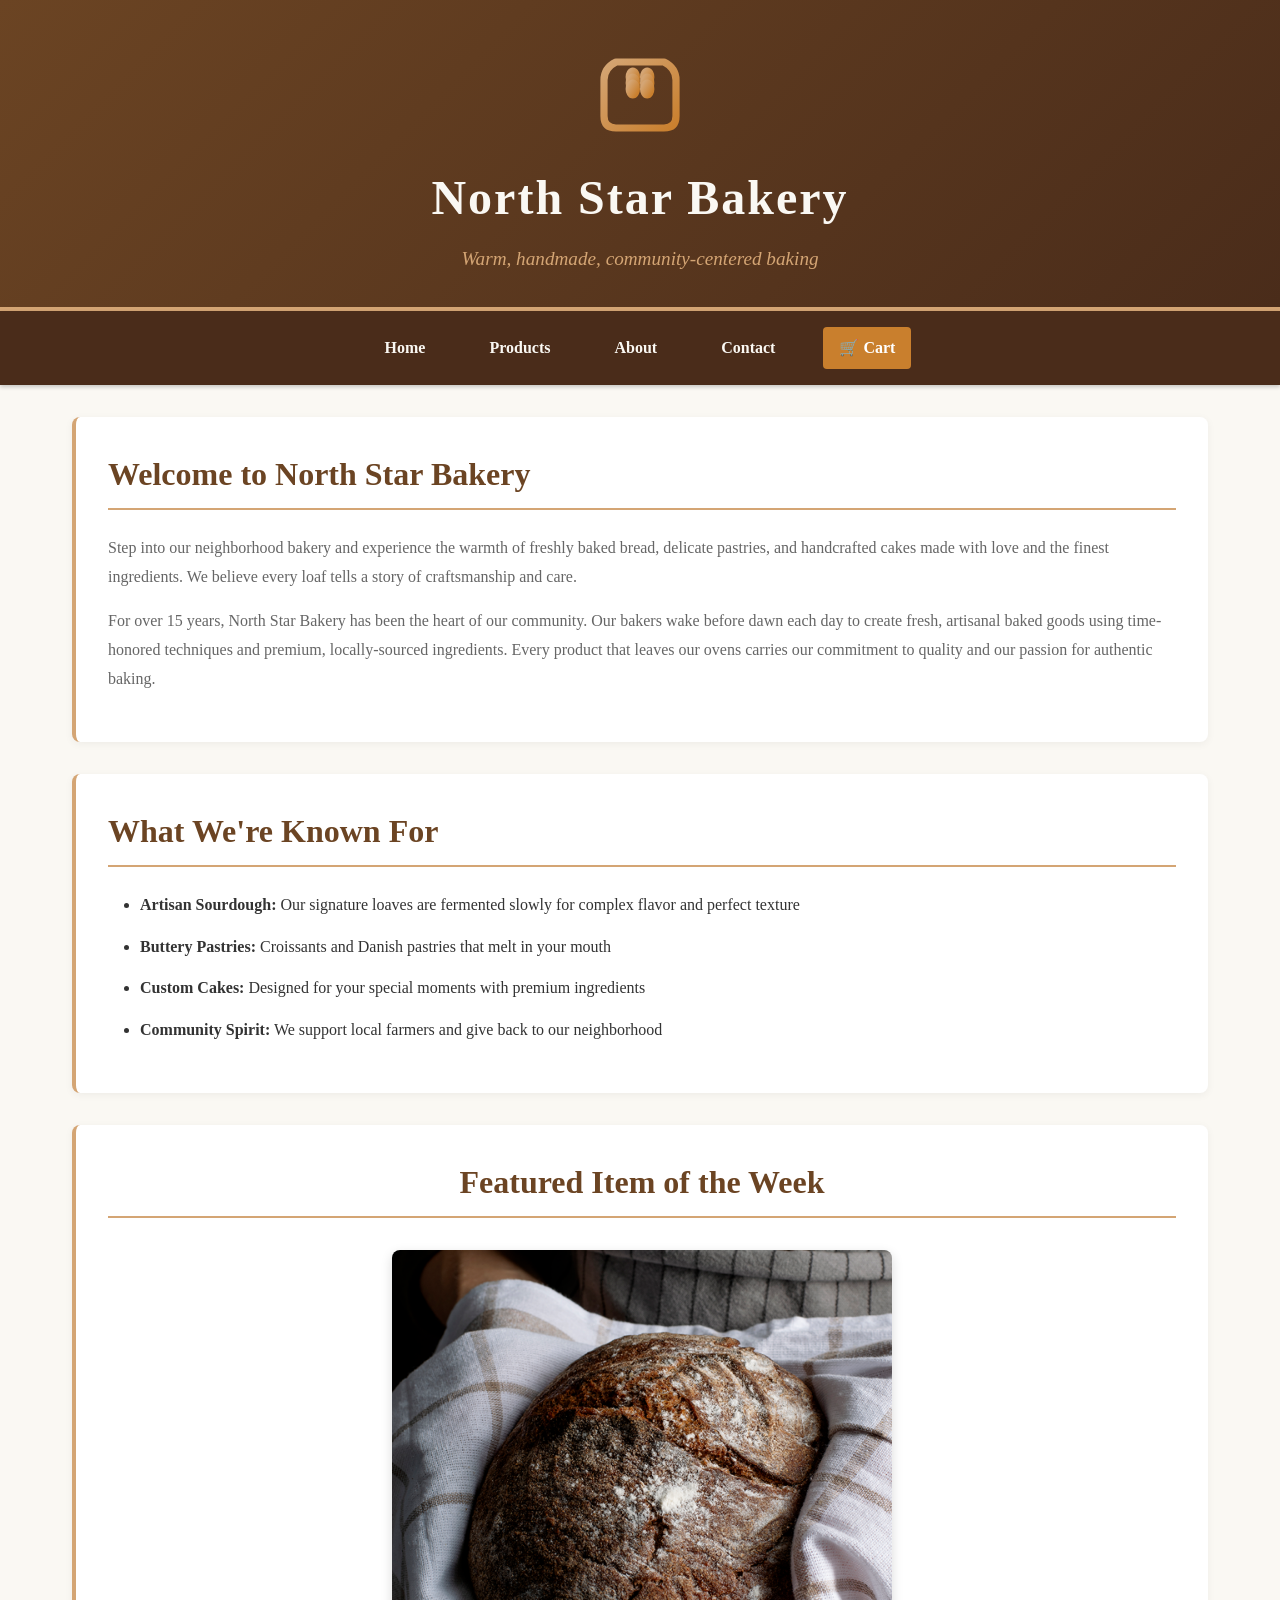
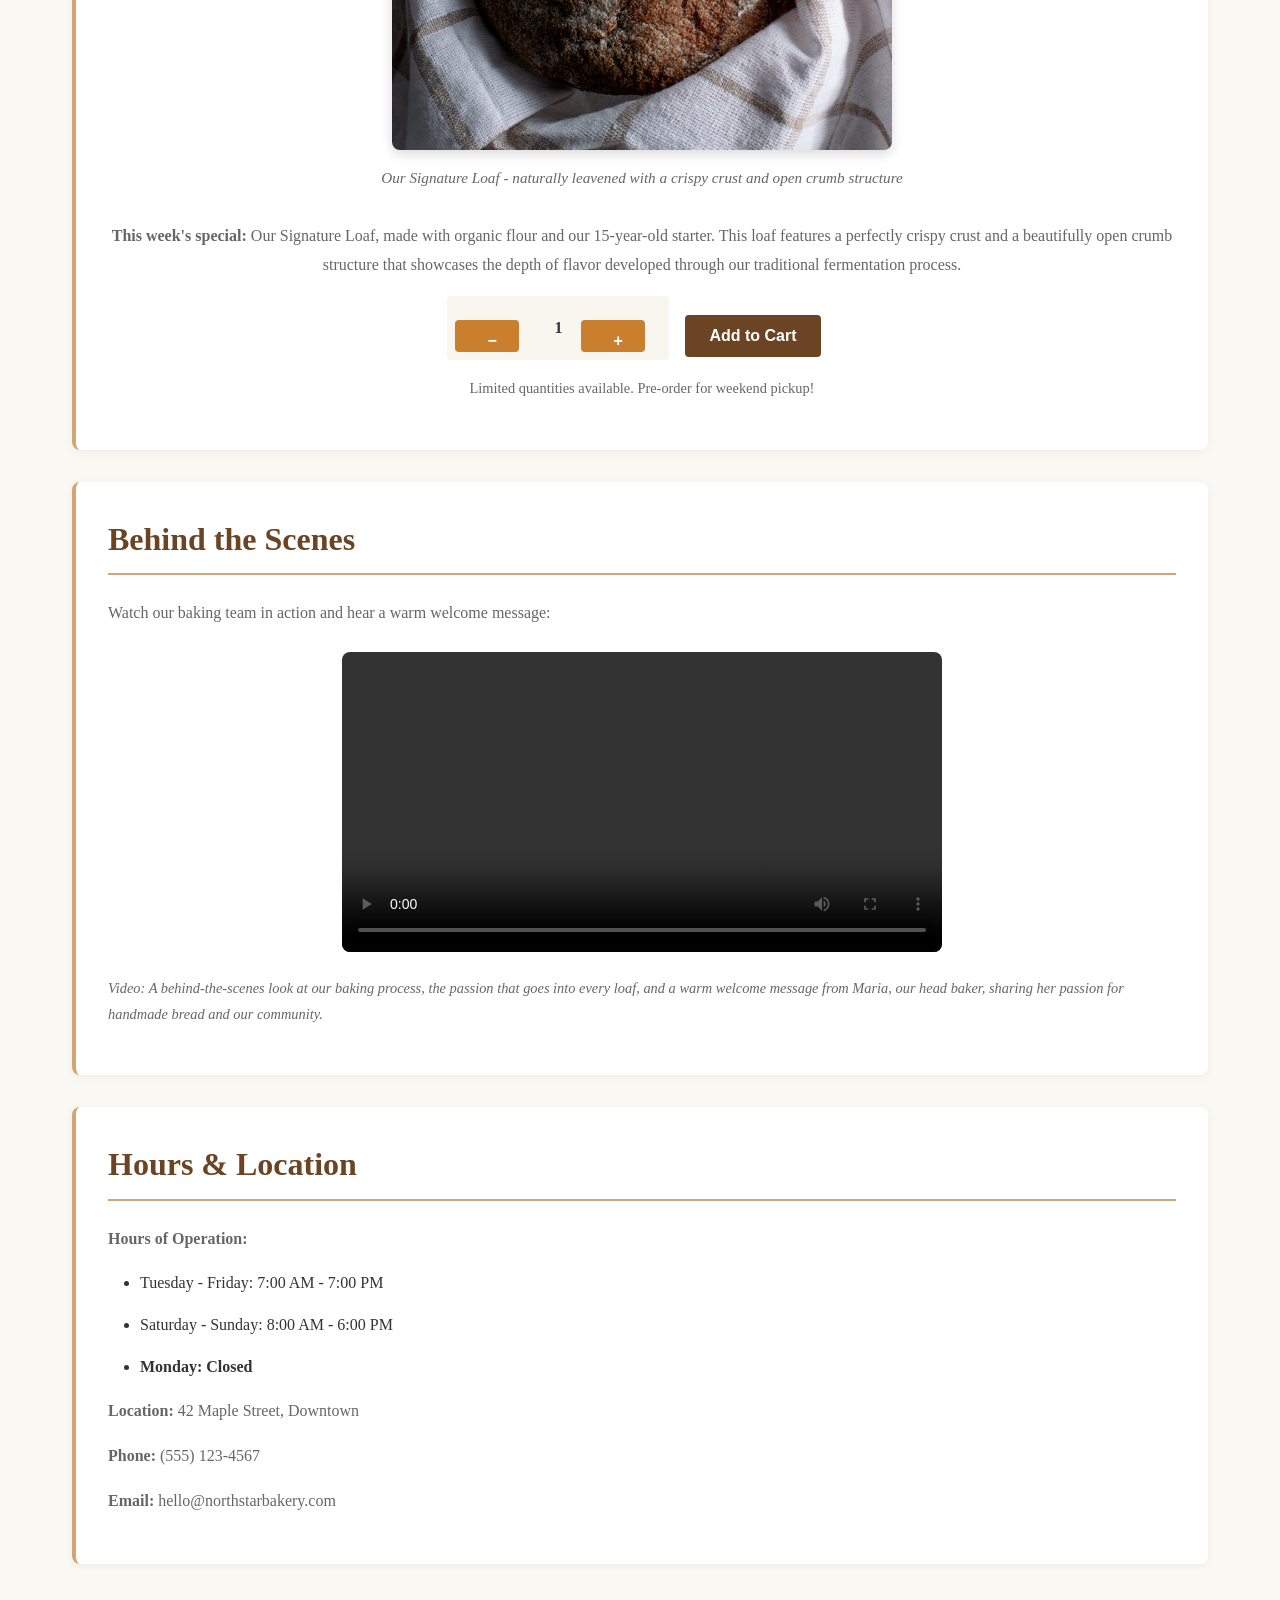
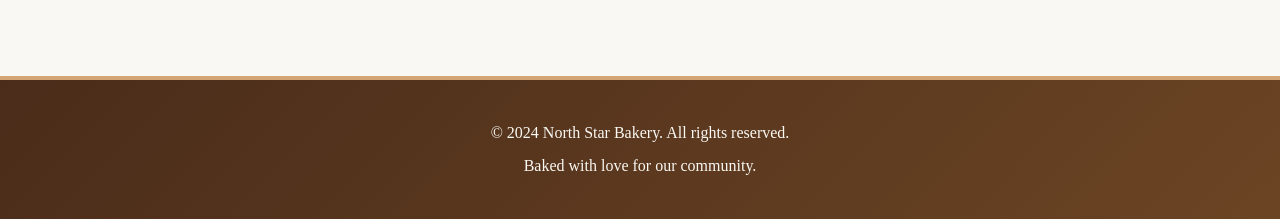
==== commit 3149333d: "Add shopping cart functionality to homepage with quantity controls and cart link in navigation" ====
--- a/index.html
+++ b/index.html
@@ -38,6 +38,7 @@
       <li><a href="products.html">Products</a></li>
       <li><a href="about.html">About</a></li>
       <li><a href="contact.html">Contact</a></li>
+      <li><a href="cart.html" style="background-color: var(--accent-orange); color: white;">🛒 Cart</a></li>
     </ul>
   </nav>
 
@@ -65,7 +66,15 @@
         <figcaption>Our Signature Loaf - naturally leavened with a crispy crust and open crumb structure</figcaption>
       </figure>
       <p><strong>This week's special:</strong> Our Signature Loaf, made with organic flour and our 15-year-old starter. This loaf features a perfectly crispy crust and a beautifully open crumb structure that showcases the depth of flavor developed through our traditional fermentation process.</p>
-      <p style="color: var(--accent-orange); font-weight: bold; margin-top: 1rem;">Pre-order now for weekend pickup! Limited quantities available.</p>
+      <div style="margin-top: 1rem; display: flex; gap: 1rem; justify-content: center; flex-wrap: wrap; align-items: center;">
+        <div class="quantity-control" style="display: flex; align-items: center; gap: 0.5rem; background-color: #f9f6f0; padding: 0.5rem; border-radius: 4px;">
+          <button type="button" id="decrease-featured" style="background-color: var(--accent-orange); color: white; border: none; width: 32px; height: 32px; border-radius: 4px; cursor: pointer; font-weight: bold;">−</button>
+          <span id="featured-qty" style="min-width: 30px; text-align: center; font-weight: bold;">1</span>
+          <button type="button" id="increase-featured" style="background-color: var(--accent-orange); color: white; border: none; width: 32px; height: 32px; border-radius: 4px; cursor: pointer; font-weight: bold;">+</button>
+        </div>
+        <button type="button" id="add-featured-to-cart" style="background-color: var(--primary-brown); color: white; padding: 0.75rem 1.5rem; border: none; border-radius: 4px; cursor: pointer; font-weight: bold;">Add to Cart</button>
+      </div>
+      <p style="color: var(--text-light); font-size: 0.9rem; margin-top: 1rem;">Limited quantities available. Pre-order for weekend pickup!</p>
     </section>
 
     <section>
@@ -96,5 +105,52 @@
     <p>&copy; 2024 North Star Bakery. All rights reserved.</p>
     <p>Baked with love for our community.</p>
   </footer>
+
+  <script>
+    const CART_STORAGE_KEY = 'north-star-bakery-cart';
+    const FEATURED_PRODUCT_ID = 'signature-sourdough';
+
+    function getStoredCart() {
+      const cart = JSON.parse(localStorage.getItem(CART_STORAGE_KEY) || '{}');
+      return cart;
+    }
+
+    function saveCart(cart) {
+      localStorage.setItem(CART_STORAGE_KEY, JSON.stringify(cart));
+    }
+
+    function addToCart(productId, quantity) {
+      if (quantity <= 0) return;
+      const cart = getStoredCart();
+      cart[productId] = (cart[productId] || 0) + quantity;
+      saveCart(cart);
+    }
+
+    let featuredQuantity = 1;
+
+    const decreaseFeaturedBtn = document.getElementById('decrease-featured');
+    const increaseFeaturedBtn = document.getElementById('increase-featured');
+    const featuredQtySpan = document.getElementById('featured-qty');
+    const addFeaturedBtn = document.getElementById('add-featured-to-cart');
+
+    decreaseFeaturedBtn.addEventListener('click', () => {
+      if (featuredQuantity > 1) {
+        featuredQuantity--;
+        featuredQtySpan.textContent = featuredQuantity;
+      }
+    });
+
+    increaseFeaturedBtn.addEventListener('click', () => {
+      featuredQuantity++;
+      featuredQtySpan.textContent = featuredQuantity;
+    });
+
+    addFeaturedBtn.addEventListener('click', () => {
+      addToCart(FEATURED_PRODUCT_ID, featuredQuantity);
+      alert(`${featuredQuantity} Signature Loaf(ves) added to cart!`);
+      featuredQuantity = 1;
+      featuredQtySpan.textContent = featuredQuantity;
+    });
+  </script>
 </body>
 </html>
--- a/styles.css
+++ b/styles.css
@@ -7,6 +7,8 @@
   --text-light: #666666;
   --border-color: #e0d5c7;
   --accent-orange: #c97f2d;
+  --error-red: #b42318;
+  --error-light: #fff1f1;
 }
 
 * {
@@ -213,7 +215,7 @@
   padding: 0;
 }
 
-form div {
+.form-field {
   margin-bottom: 1.5rem;
   display: flex;
   flex-direction: column;
@@ -258,24 +260,39 @@
   font-family: 'Georgia', serif;
 }
 
+.input-error {
+  border-color: var(--error-red) !important;
+  background-color: var(--error-light);
+}
+
+.error-message {
+  min-height: 1.2rem;
+  color: var(--error-red);
+  font-size: 0.85rem;
+  margin-top: 0.35rem;
+  font-weight: bold;
+}
+
+.checkbox-field {
+  display: flex;
+  flex-direction: row;
+  align-items: flex-start;
+  gap: 0.75rem;
+  flex-wrap: wrap;
+}
+
+.checkbox-field label {
+  margin-bottom: 0;
+  font-weight: normal;
+  margin-top: 2px;
+}
+
 input[type="checkbox"] {
   width: 18px;
   height: 18px;
   margin-right: 0.75rem;
   cursor: pointer;
   accent-color: var(--accent-orange);
-}
-
-form div:has(input[type="checkbox"]) {
-  flex-direction: row;
-  align-items: flex-start;
-  gap: 0.5rem;
-}
-
-form div:has(input[type="checkbox"]) label {
-  margin-bottom: 0;
-  font-weight: normal;
-  margin-top: 2px;
 }
 
 button {
@@ -302,12 +319,41 @@
   transform: translateY(0);
 }
 
-button[type="reset"] {
+button[type="reset"],
+.secondary-button {
   background-color: var(--text-light);
 }
 
-button[type="reset"]:hover {
+button[type="reset"]:hover,
+.secondary-button:hover {
   background-color: var(--text-dark);
+}
+
+.favorite-button {
+  background-color: transparent;
+  color: var(--primary-brown);
+  border: 2px solid var(--primary-brown);
+  padding: 0.6rem 1rem;
+  margin-top: 0.75rem;
+}
+
+.favorite-button.active {
+  background-color: var(--primary-brown);
+  color: white;
+}
+
+.favorites-toolbar {
+  display: flex;
+  justify-content: space-between;
+  align-items: center;
+  gap: 1rem;
+  margin-bottom: 1.25rem;
+  flex-wrap: wrap;
+}
+
+#favorites-count {
+  color: var(--text-light);
+  font-weight: bold;
 }
 
 footer {
@@ -429,6 +475,10 @@
     margin-bottom: 0.5rem;
   }
 
+  .favorite-button {
+    width: 100%;
+  }
+
   figure img {
     min-height: 200px;
   }
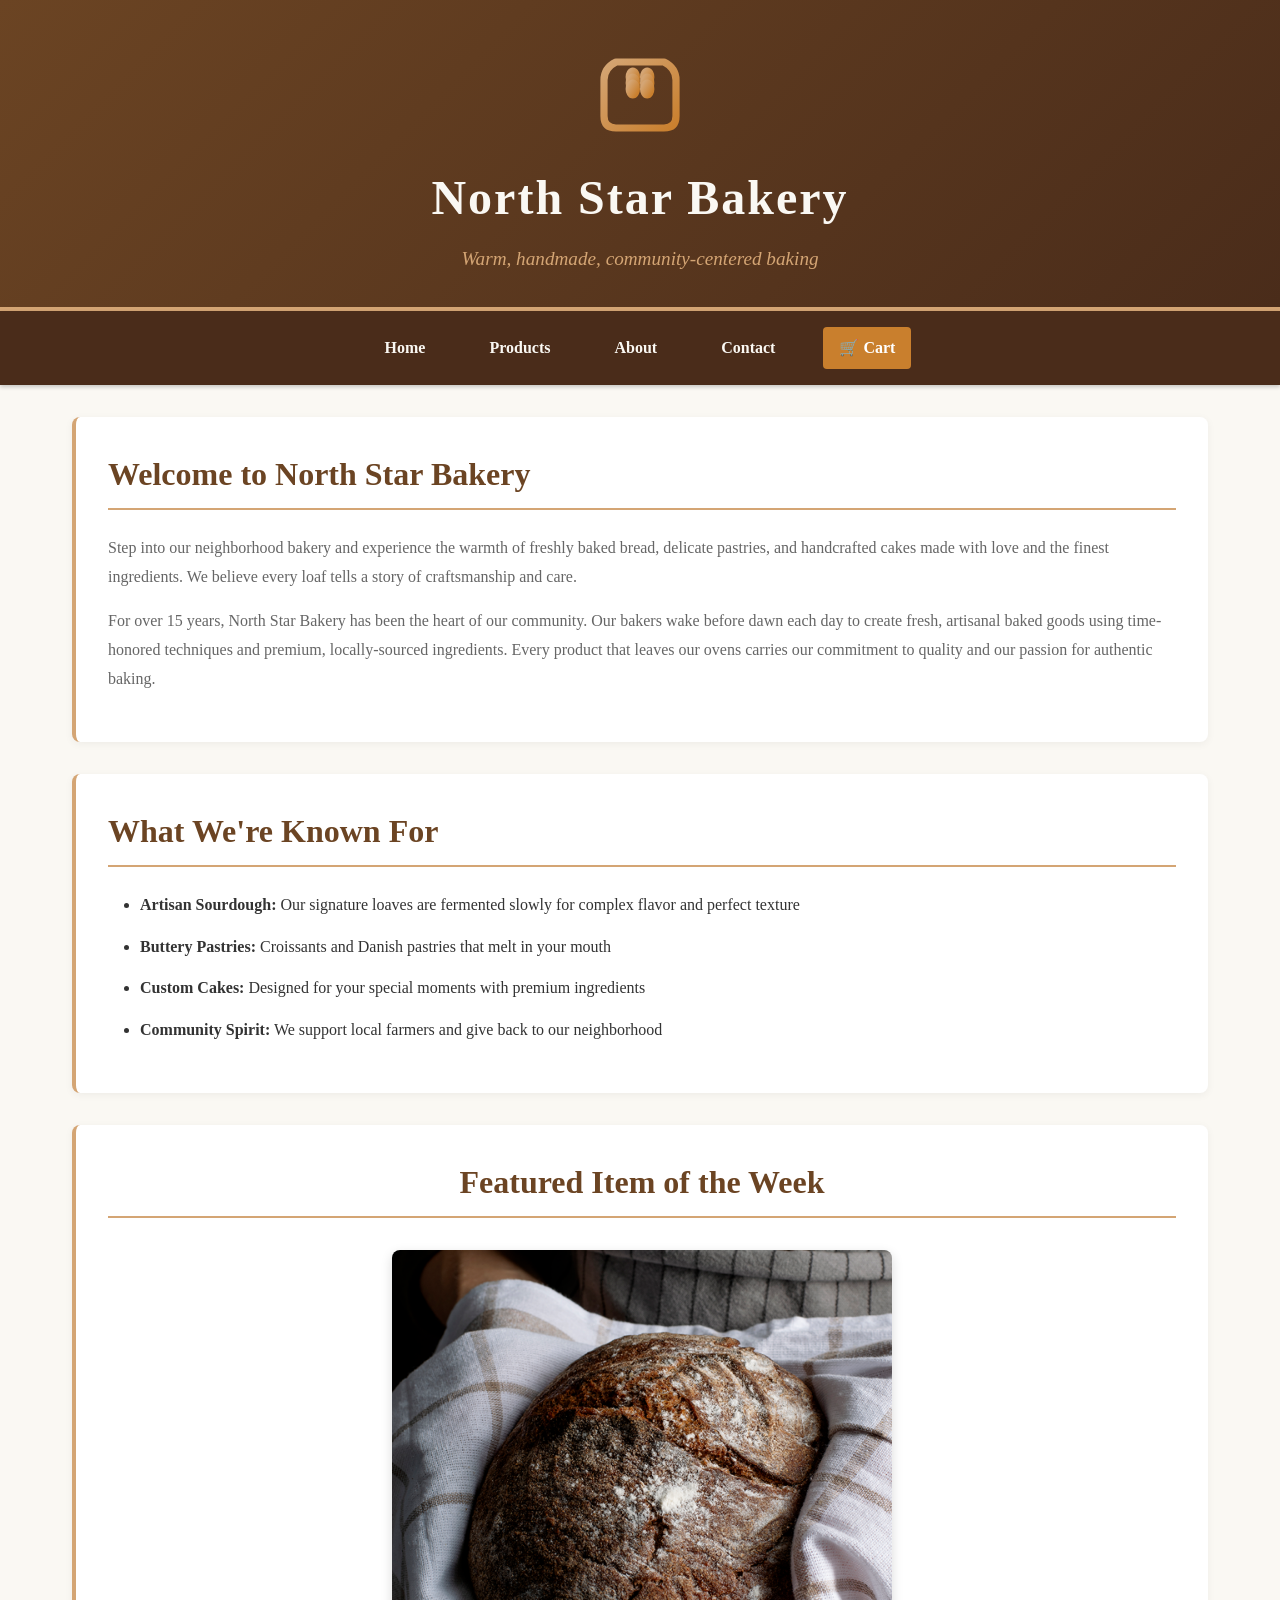
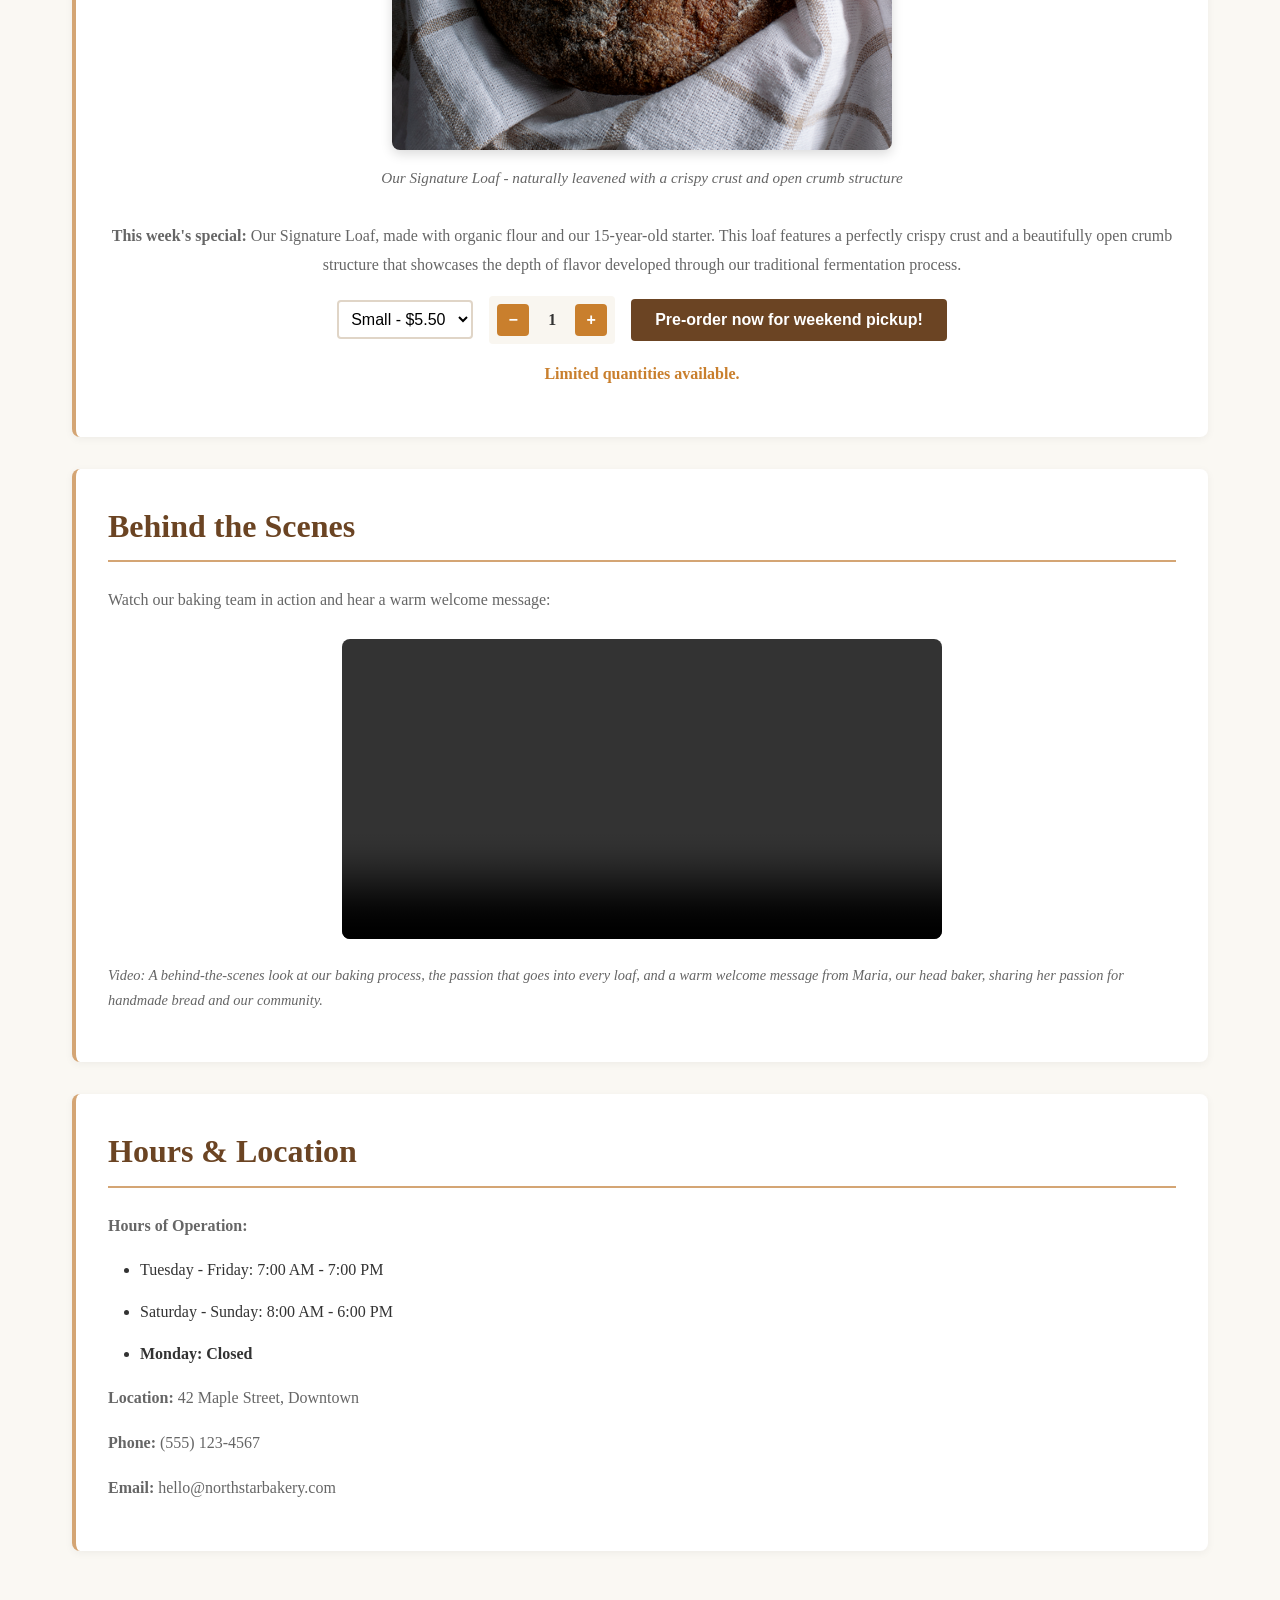
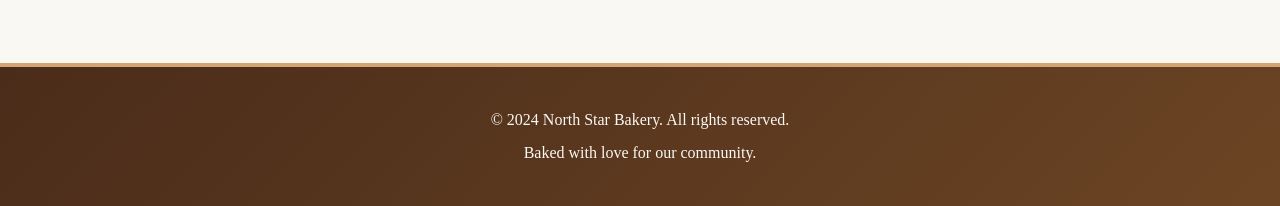
==== commit 53cb9f5d: "Fix cart subtotals: use selected size price x quantity, correct bulk pastry prices" ====
--- a/index.html
+++ b/index.html
@@ -67,14 +67,18 @@
       </figure>
       <p><strong>This week's special:</strong> Our Signature Loaf, made with organic flour and our 15-year-old starter. This loaf features a perfectly crispy crust and a beautifully open crumb structure that showcases the depth of flavor developed through our traditional fermentation process.</p>
       <div style="margin-top: 1rem; display: flex; gap: 1rem; justify-content: center; flex-wrap: wrap; align-items: center;">
-        <div class="quantity-control" style="display: flex; align-items: center; gap: 0.5rem; background-color: #f9f6f0; padding: 0.5rem; border-radius: 4px;">
-          <button type="button" id="decrease-featured" style="background-color: var(--accent-orange); color: white; border: none; width: 32px; height: 32px; border-radius: 4px; cursor: pointer; font-weight: bold;">−</button>
+        <select id="featured-size" style="padding: 0.5rem; border: 2px solid var(--border-color); border-radius: 4px; background-color: white;">
+          <option value="small" data-price="5.50" data-label="Small">Small - $5.50</option>
+          <option value="large" data-price="6.50" data-label="Large">Large - $6.50</option>
+        </select>
+        <div style="display: flex; align-items: center; gap: 0.5rem; background-color: #f9f6f0; padding: 0.5rem; border-radius: 4px;">
+          <button type="button" id="decrease-featured" style="background-color: var(--accent-orange); color: white; border: none; width: 32px; height: 32px; border-radius: 4px; cursor: pointer; font-weight: bold; margin: 0; padding: 0;">−</button>
           <span id="featured-qty" style="min-width: 30px; text-align: center; font-weight: bold;">1</span>
-          <button type="button" id="increase-featured" style="background-color: var(--accent-orange); color: white; border: none; width: 32px; height: 32px; border-radius: 4px; cursor: pointer; font-weight: bold;">+</button>
+          <button type="button" id="increase-featured" style="background-color: var(--accent-orange); color: white; border: none; width: 32px; height: 32px; border-radius: 4px; cursor: pointer; font-weight: bold; margin: 0; padding: 0;">+</button>
         </div>
-        <button type="button" id="add-featured-to-cart" style="background-color: var(--primary-brown); color: white; padding: 0.75rem 1.5rem; border: none; border-radius: 4px; cursor: pointer; font-weight: bold;">Add to Cart</button>
+        <button type="button" id="add-featured-to-cart" style="background-color: var(--primary-brown); color: white; padding: 0.75rem 1.5rem; border: none; border-radius: 4px; cursor: pointer; font-weight: bold; margin: 0;">Pre-order now for weekend pickup!</button>
       </div>
-      <p style="color: var(--text-light); font-size: 0.9rem; margin-top: 1rem;">Limited quantities available. Pre-order for weekend pickup!</p>
+      <p style="color: var(--accent-orange); font-weight: bold; margin-top: 1rem;">Limited quantities available.</p>
     </section>
 
     <section>
@@ -108,48 +112,45 @@
 
   <script>
     const CART_STORAGE_KEY = 'north-star-bakery-cart';
-    const FEATURED_PRODUCT_ID = 'signature-sourdough';
 
     function getStoredCart() {
-      const cart = JSON.parse(localStorage.getItem(CART_STORAGE_KEY) || '{}');
-      return cart;
+      return JSON.parse(localStorage.getItem(CART_STORAGE_KEY) || '{}');
     }
 
     function saveCart(cart) {
       localStorage.setItem(CART_STORAGE_KEY, JSON.stringify(cart));
     }
 
-    function addToCart(productId, quantity) {
-      if (quantity <= 0) return;
+    function addToCart(productId, size, sizeLabel, quantity, price, productName) {
       const cart = getStoredCart();
-      cart[productId] = (cart[productId] || 0) + quantity;
+      const itemKey = `${productId}-${size}`;
+      const existing = cart[itemKey] && typeof cart[itemKey] === 'object' ? cart[itemKey].quantity : 0;
+      cart[itemKey] = { productId, size, sizeLabel, productName, price, quantity: existing + quantity };
       saveCart(cart);
     }
 
     let featuredQuantity = 1;
+    const qtySpan = document.getElementById('featured-qty');
 
-    const decreaseFeaturedBtn = document.getElementById('decrease-featured');
-    const increaseFeaturedBtn = document.getElementById('increase-featured');
-    const featuredQtySpan = document.getElementById('featured-qty');
-    const addFeaturedBtn = document.getElementById('add-featured-to-cart');
-
-    decreaseFeaturedBtn.addEventListener('click', () => {
+    document.getElementById('decrease-featured').addEventListener('click', () => {
       if (featuredQuantity > 1) {
         featuredQuantity--;
-        featuredQtySpan.textContent = featuredQuantity;
+        qtySpan.textContent = featuredQuantity;
       }
     });
 
-    increaseFeaturedBtn.addEventListener('click', () => {
+    document.getElementById('increase-featured').addEventListener('click', () => {
       featuredQuantity++;
-      featuredQtySpan.textContent = featuredQuantity;
+      qtySpan.textContent = featuredQuantity;
     });
 
-    addFeaturedBtn.addEventListener('click', () => {
-      addToCart(FEATURED_PRODUCT_ID, featuredQuantity);
-      alert(`${featuredQuantity} Signature Loaf(ves) added to cart!`);
+    document.getElementById('add-featured-to-cart').addEventListener('click', () => {
+      const select = document.getElementById('featured-size');
+      const option = select.options[select.selectedIndex];
+      addToCart('signature-sourdough', select.value, option.dataset.label, featuredQuantity, parseFloat(option.dataset.price), 'Signature Sourdough');
+      alert(`${featuredQuantity} × Signature Sourdough (${option.dataset.label}) added to your order!`);
       featuredQuantity = 1;
-      featuredQtySpan.textContent = featuredQuantity;
+      qtySpan.textContent = 1;
     });
   </script>
 </body>
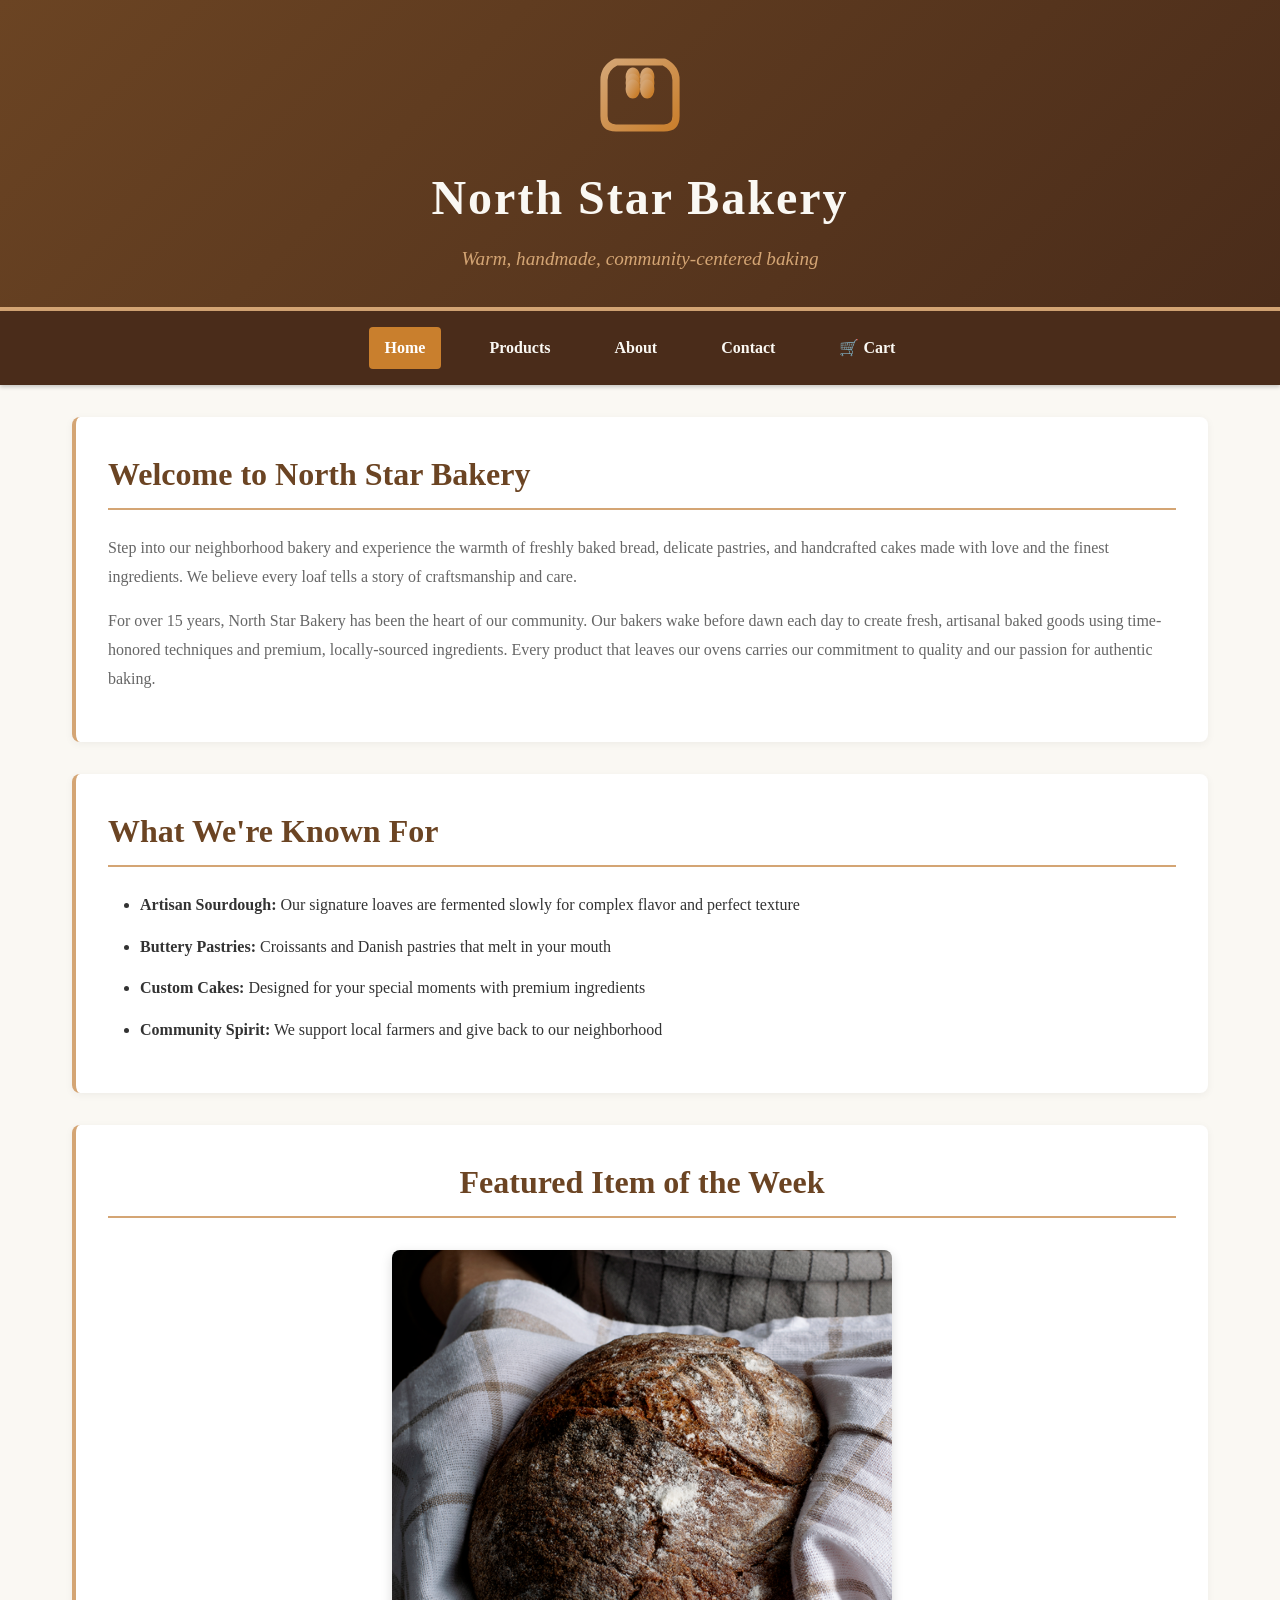
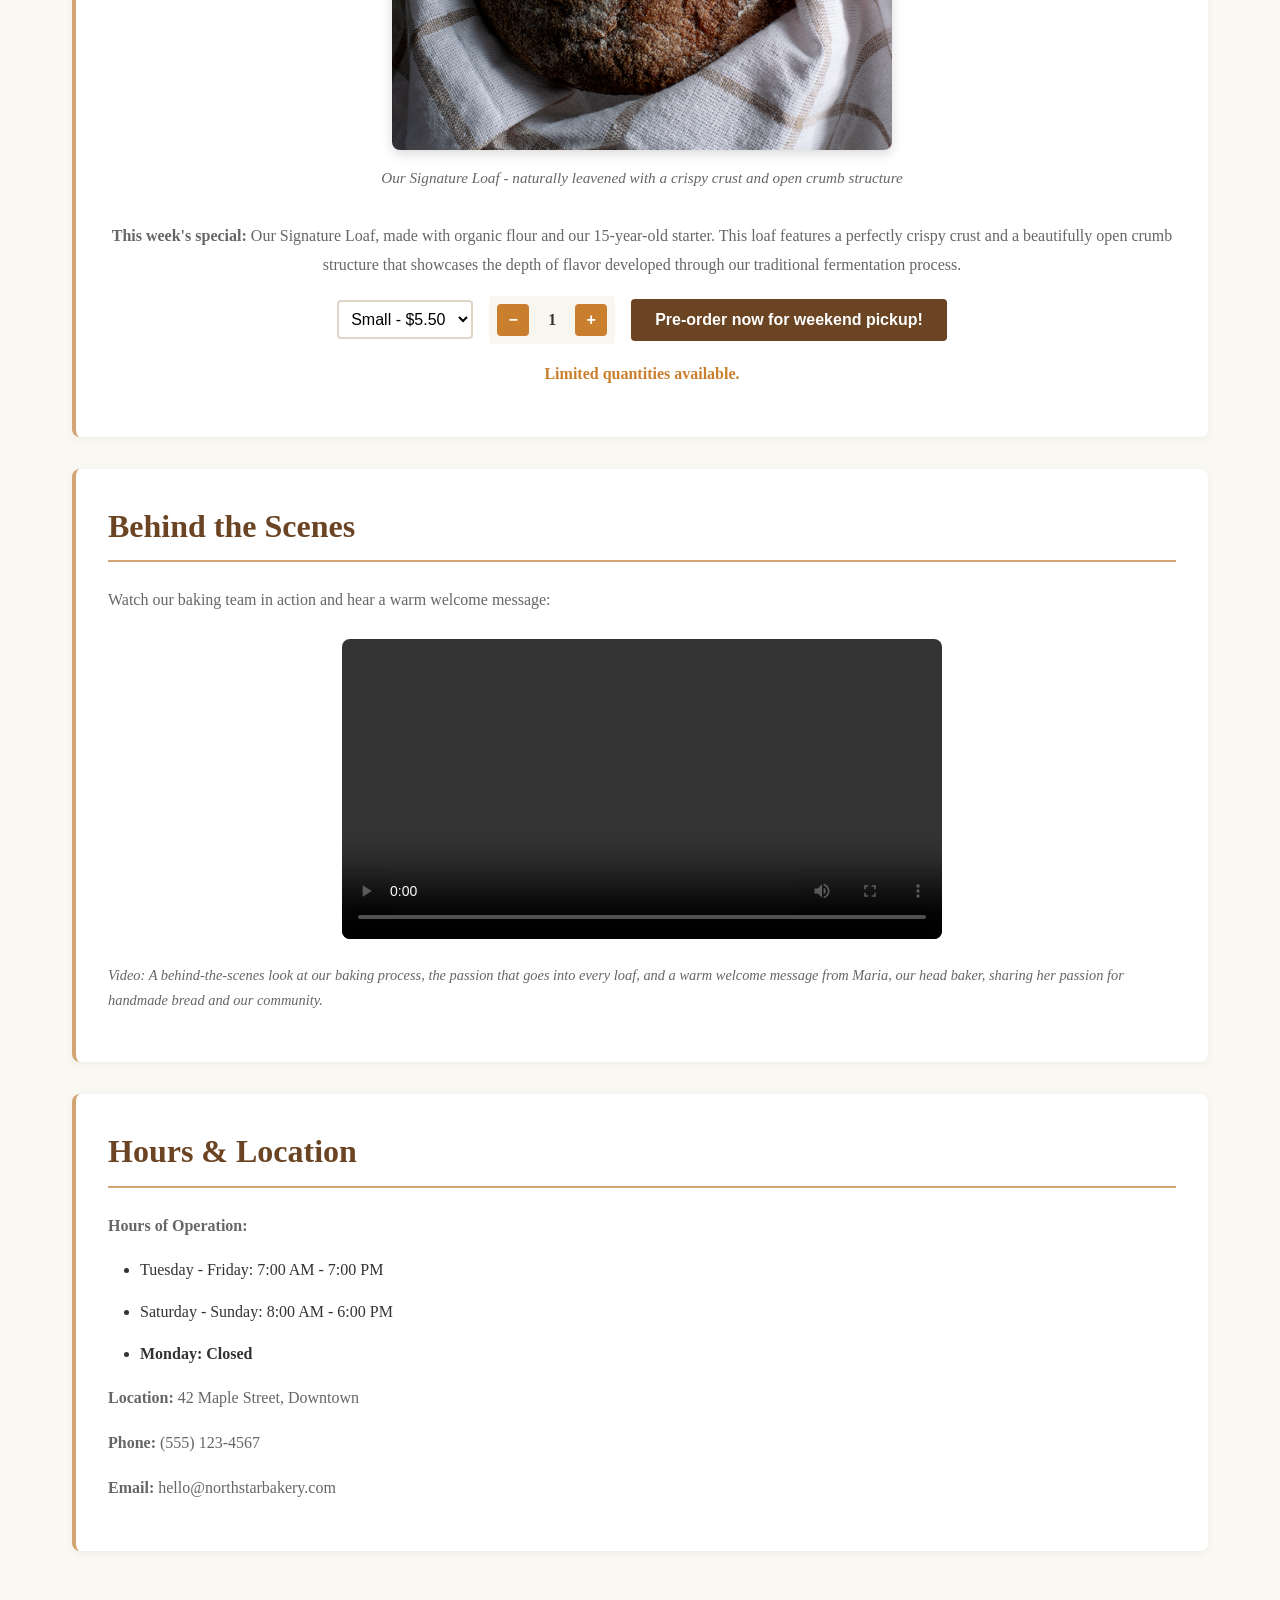
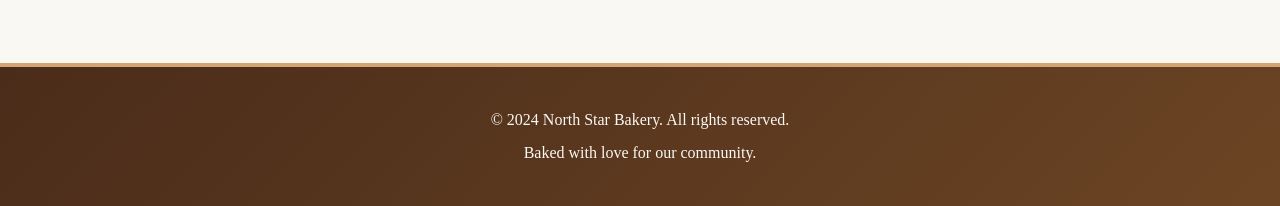
==== commit 7c79f25a: "Highlight the current navigation page Co-authored-by: icalmith <336138695+icalmith@users.noreply.git" ====
--- a/index.html
+++ b/index.html
@@ -34,11 +34,11 @@
 
   <nav>
     <ul>
-      <li><a href="index.html">Home</a></li>
+      <li><a href="index.html" class="active" aria-current="page">Home</a></li>
       <li><a href="products.html">Products</a></li>
       <li><a href="about.html">About</a></li>
       <li><a href="contact.html">Contact</a></li>
-      <li><a href="cart.html" style="background-color: var(--accent-orange); color: white;">🛒 Cart</a></li>
+      <li><a href="cart.html">🛒 Cart</a></li>
     </ul>
   </nav>
 
--- a/styles.css
+++ b/styles.css
@@ -90,6 +90,11 @@
   background-color: var(--light-tan);
   color: var(--dark-brown);
   transform: translateY(-2px);
+}
+
+nav a.active {
+  background-color: var(--accent-orange);
+  color: white;
 }
 
 nav a:active {
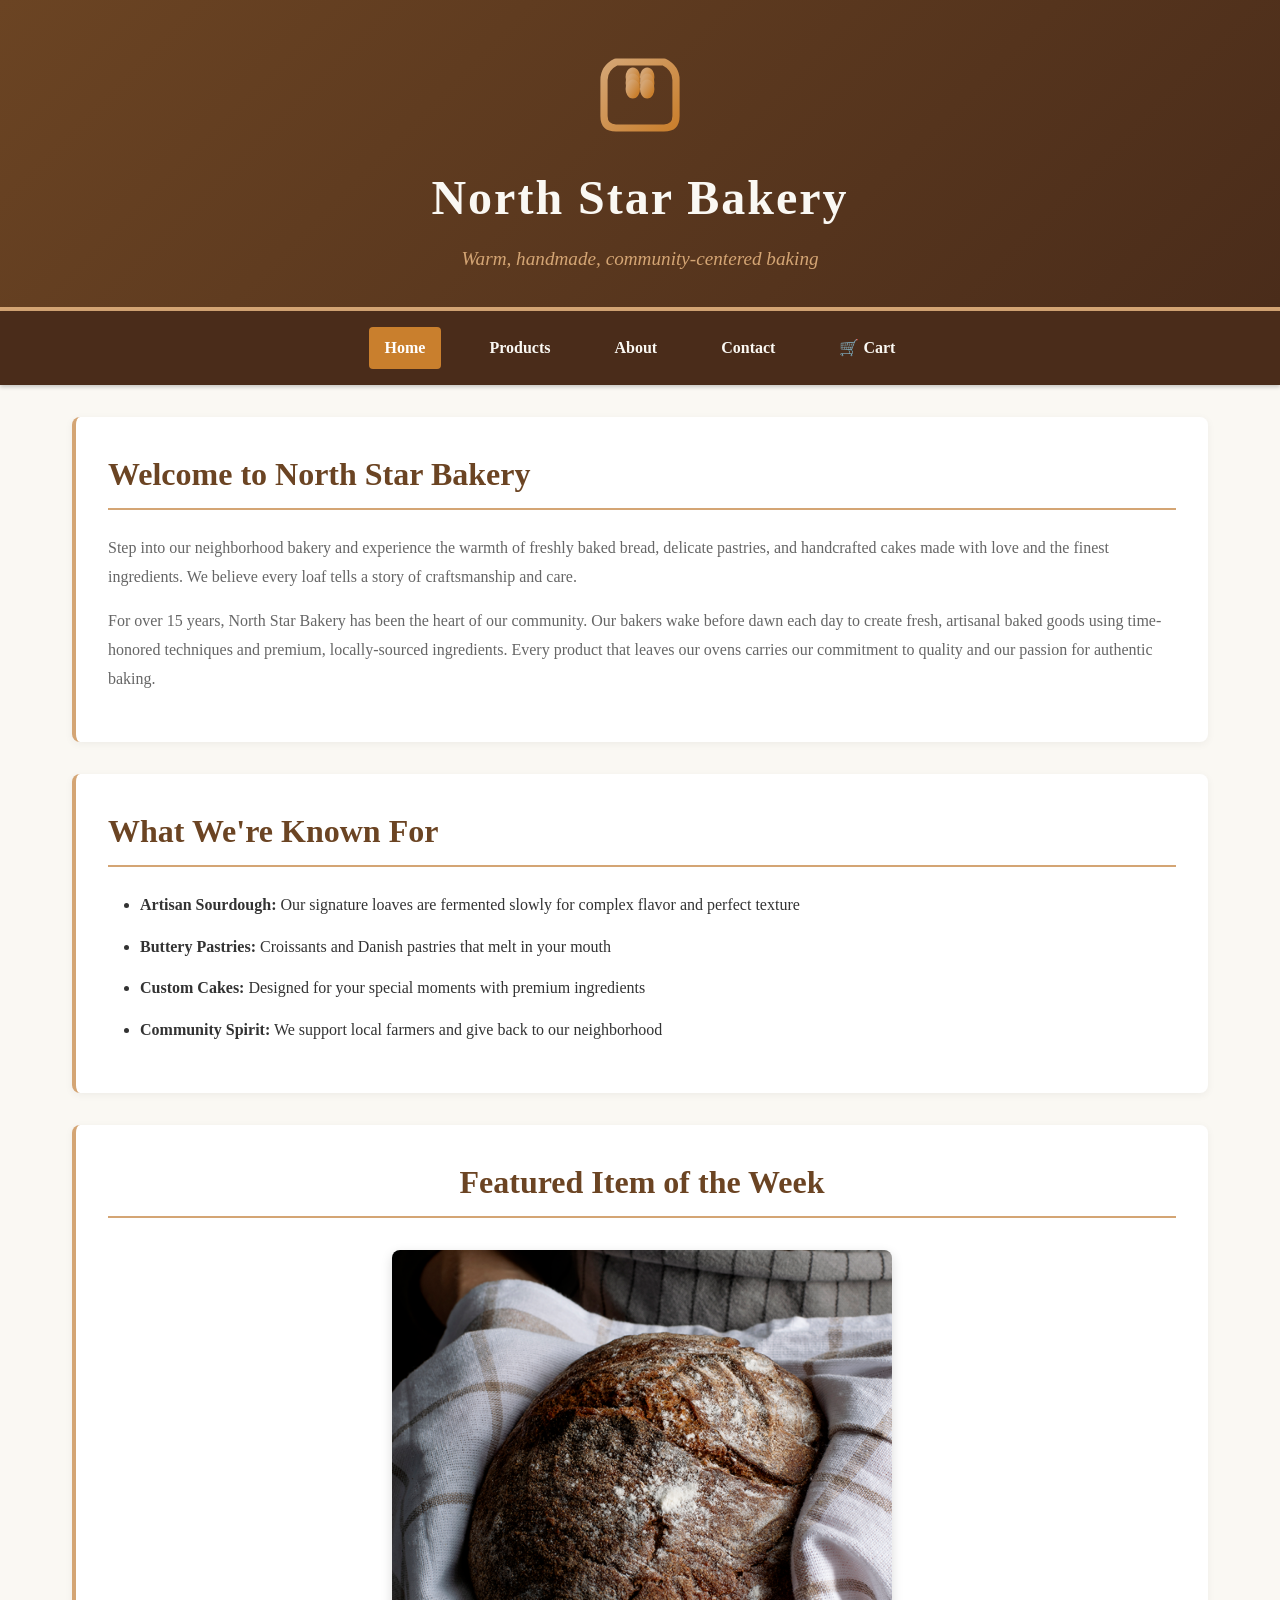
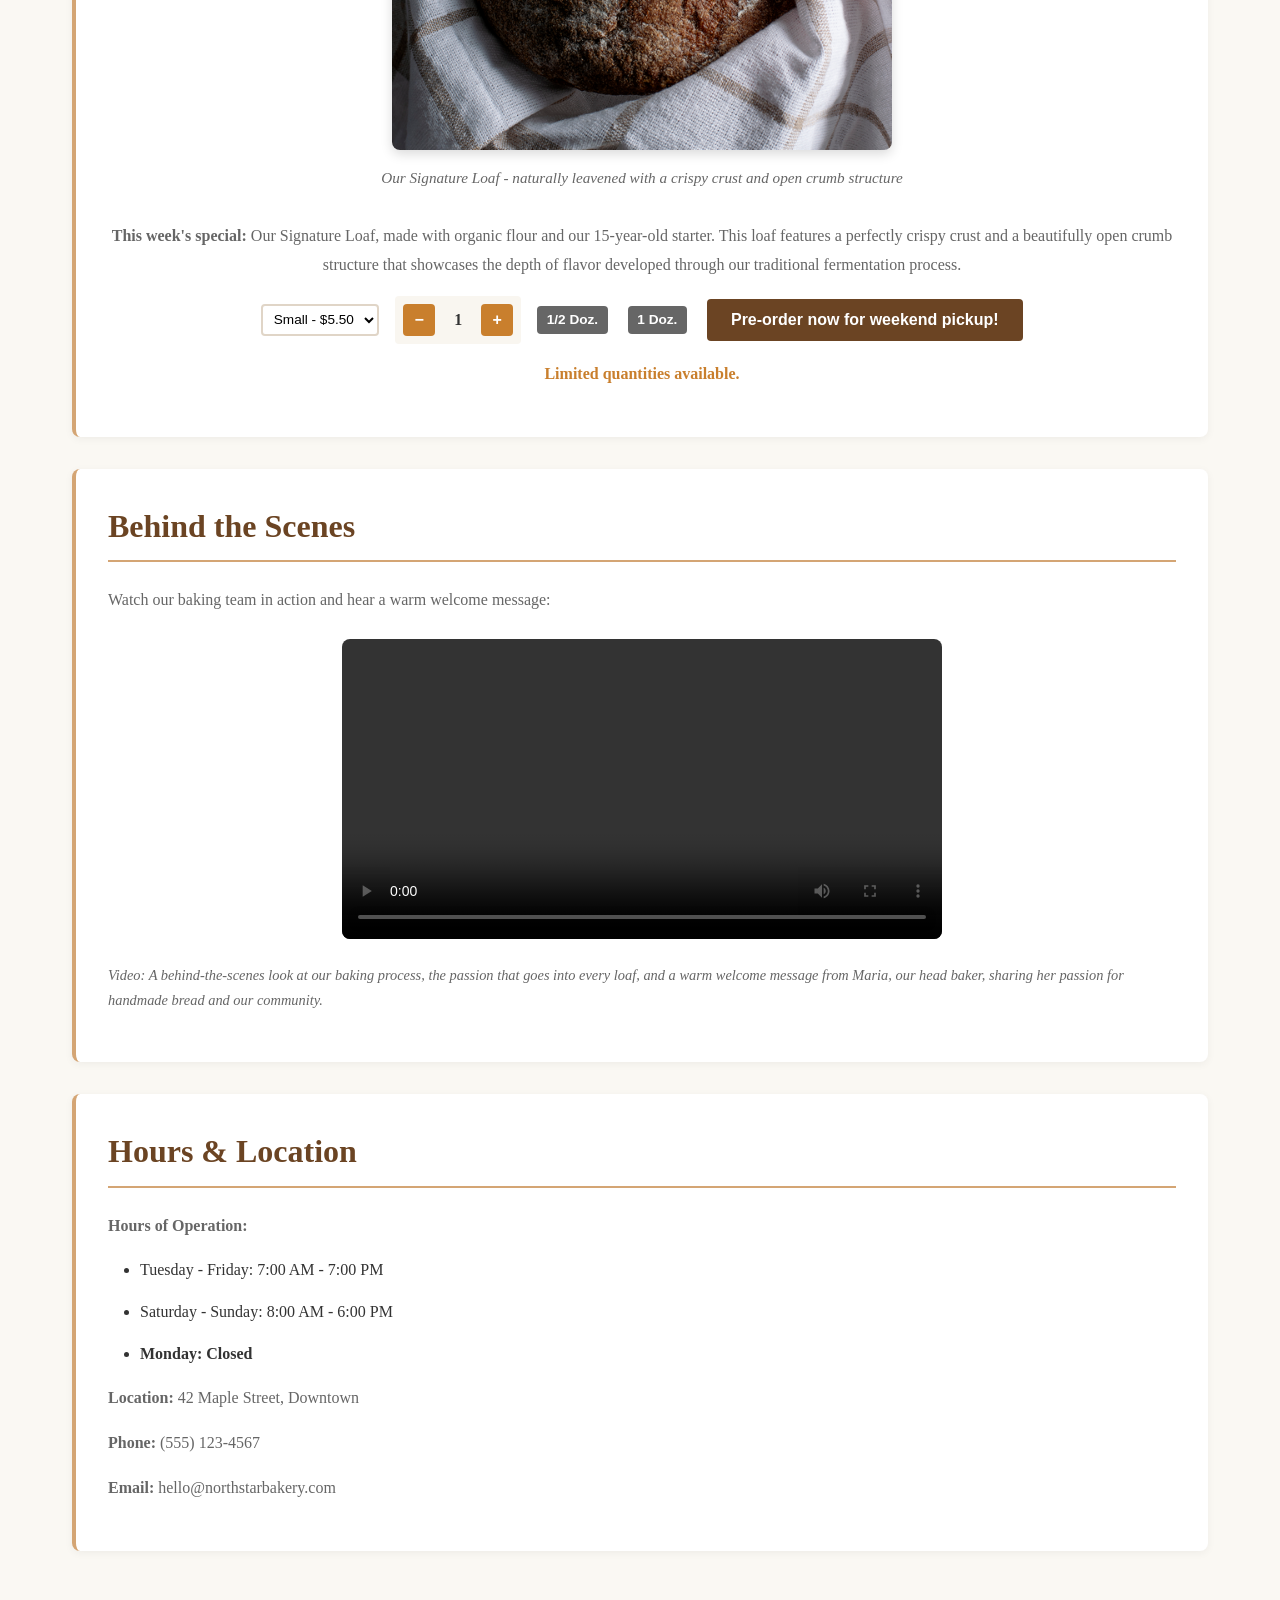
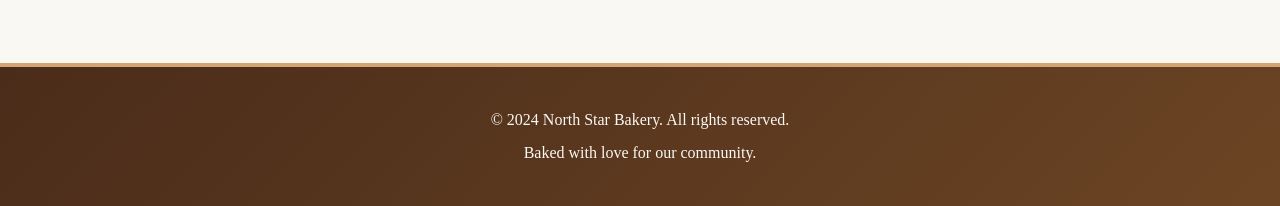
==== commit eeea10a4: "Apply remaining changes Co-authored-by: icalmith <336138695+icalmith@users.noreply.github.com>" ====
--- a/index.html
+++ b/index.html
@@ -5,6 +5,7 @@
   <meta name="viewport" content="width=device-width, initial-scale=1.0">
   <title>North Star Bakery - Handmade Bread & Pastries</title>
   <link rel="stylesheet" href="styles.css">
+  <script src="pricing.js"></script>
 </head>
 <body>
   <header>
@@ -67,7 +68,7 @@
       </figure>
       <p><strong>This week's special:</strong> Our Signature Loaf, made with organic flour and our 15-year-old starter. This loaf features a perfectly crispy crust and a beautifully open crumb structure that showcases the depth of flavor developed through our traditional fermentation process.</p>
       <div style="margin-top: 1rem; display: flex; gap: 1rem; justify-content: center; flex-wrap: wrap; align-items: center;">
-        <select id="featured-size" style="padding: 0.5rem; border: 2px solid var(--border-color); border-radius: 4px; background-color: white;">
+        <select id="featured-size" class="size-select">
           <option value="small" data-price="5.50" data-label="Small">Small - $5.50</option>
           <option value="large" data-price="6.50" data-label="Large">Large - $6.50</option>
         </select>
@@ -76,6 +77,9 @@
           <span id="featured-qty" style="min-width: 30px; text-align: center; font-weight: bold;">1</span>
           <button type="button" id="increase-featured" style="background-color: var(--accent-orange); color: white; border: none; width: 32px; height: 32px; border-radius: 4px; cursor: pointer; font-weight: bold; margin: 0; padding: 0;">+</button>
         </div>
+        <button type="button" class="quick-qty-button" data-quantity="6" aria-label="Set quantity to half dozen (6)">1/2 Doz.</button>
+        <button type="button" class="quick-qty-button" data-quantity="12" aria-label="Set quantity to one dozen (12)">1 Doz.</button>
+        <span id="featured-discount-notice" class="quantity-discount-notice" aria-live="polite" hidden></span>
         <button type="button" id="add-featured-to-cart" style="background-color: var(--primary-brown); color: white; padding: 0.75rem 1.5rem; border: none; border-radius: 4px; cursor: pointer; font-weight: bold; margin: 0;">Pre-order now for weekend pickup!</button>
       </div>
       <p style="color: var(--accent-orange); font-weight: bold; margin-top: 1rem;">Limited quantities available.</p>
@@ -129,19 +133,29 @@
       saveCart(cart);
     }
 
+    const { getQuantityDiscount } = window.NorthStarBakeryPricing;
     let featuredQuantity = 1;
     const qtySpan = document.getElementById('featured-qty');
+    const featuredNotice = document.getElementById('featured-discount-notice');
+
+    function setFeaturedQuantity(quantity) {
+      featuredQuantity = quantity;
+      qtySpan.textContent = quantity;
+      const discount = getQuantityDiscount(quantity);
+      featuredNotice.hidden = !discount;
+      featuredNotice.textContent = discount ? `${Math.round(discount * 100)}% discount applies at checkout` : '';
+    }
 
     document.getElementById('decrease-featured').addEventListener('click', () => {
-      if (featuredQuantity > 1) {
-        featuredQuantity--;
-        qtySpan.textContent = featuredQuantity;
-      }
+      setFeaturedQuantity(Math.max(1, featuredQuantity - 1));
     });
 
     document.getElementById('increase-featured').addEventListener('click', () => {
-      featuredQuantity++;
-      qtySpan.textContent = featuredQuantity;
+      setFeaturedQuantity(featuredQuantity + 1);
+    });
+
+    document.querySelectorAll('.quick-qty-button').forEach((btn) => {
+      btn.addEventListener('click', () => setFeaturedQuantity(parseInt(btn.dataset.quantity, 10)));
     });
 
     document.getElementById('add-featured-to-cart').addEventListener('click', () => {
@@ -149,8 +163,7 @@
       const option = select.options[select.selectedIndex];
       addToCart('signature-sourdough', select.value, option.dataset.label, featuredQuantity, parseFloat(option.dataset.price), 'Signature Sourdough');
       alert(`${featuredQuantity} × Signature Sourdough (${option.dataset.label}) added to your order!`);
-      featuredQuantity = 1;
-      qtySpan.textContent = 1;
+      setFeaturedQuantity(1);
     });
   </script>
 </body>
--- a/styles.css
+++ b/styles.css
@@ -356,6 +356,72 @@
   flex-wrap: wrap;
 }
 
+.quantity-discount-notice {
+  flex-basis: 100%;
+  color: var(--accent-orange);
+  font-size: 0.85rem;
+  line-height: 1.2;
+}
+
+.size-select {
+  padding: 0.3rem 0.4rem;
+  font-size: 0.85rem;
+  width: auto;
+  max-width: 9rem;
+  min-height: 2rem;
+  border: 2px solid var(--border-color);
+  border-radius: 4px;
+  background-color: white;
+}
+
+.quick-qty-button {
+  background-color: var(--text-light);
+  color: white;
+  border: none;
+  border-radius: 4px;
+  cursor: pointer;
+  font-weight: bold;
+  font-size: 0.85rem;
+  padding: 0.4rem 0.6rem;
+  width: auto;
+  margin: 0 0.25rem 0 0;
+}
+
+.quick-qty-button:hover {
+  background-color: var(--text-dark);
+}
+
+.coupon-section {
+  margin: 0 0 2rem;
+  padding: 1.5rem;
+  background-color: #f9f6f0;
+  border: 1px solid var(--border-color);
+  border-radius: 8px;
+}
+
+.coupon-section h3 {
+  margin-top: 0;
+}
+
+.coupon-controls {
+  display: flex;
+  align-items: center;
+  gap: 0.75rem;
+  flex-wrap: wrap;
+}
+
+.coupon-controls input {
+  flex: 1 1 12rem;
+}
+
+.coupon-controls button {
+  margin: 0;
+}
+
+.coupon-controls .secondary-button {
+  background-color: var(--text-light);
+}
+
 #favorites-count {
   color: var(--text-light);
   font-weight: bold;
@@ -480,6 +546,11 @@
     margin-bottom: 0.5rem;
   }
 
+  .quick-qty-button {
+    width: auto;
+    margin: 0 0.25rem 0 0;
+  }
+
   .favorite-button {
     width: 100%;
   }
